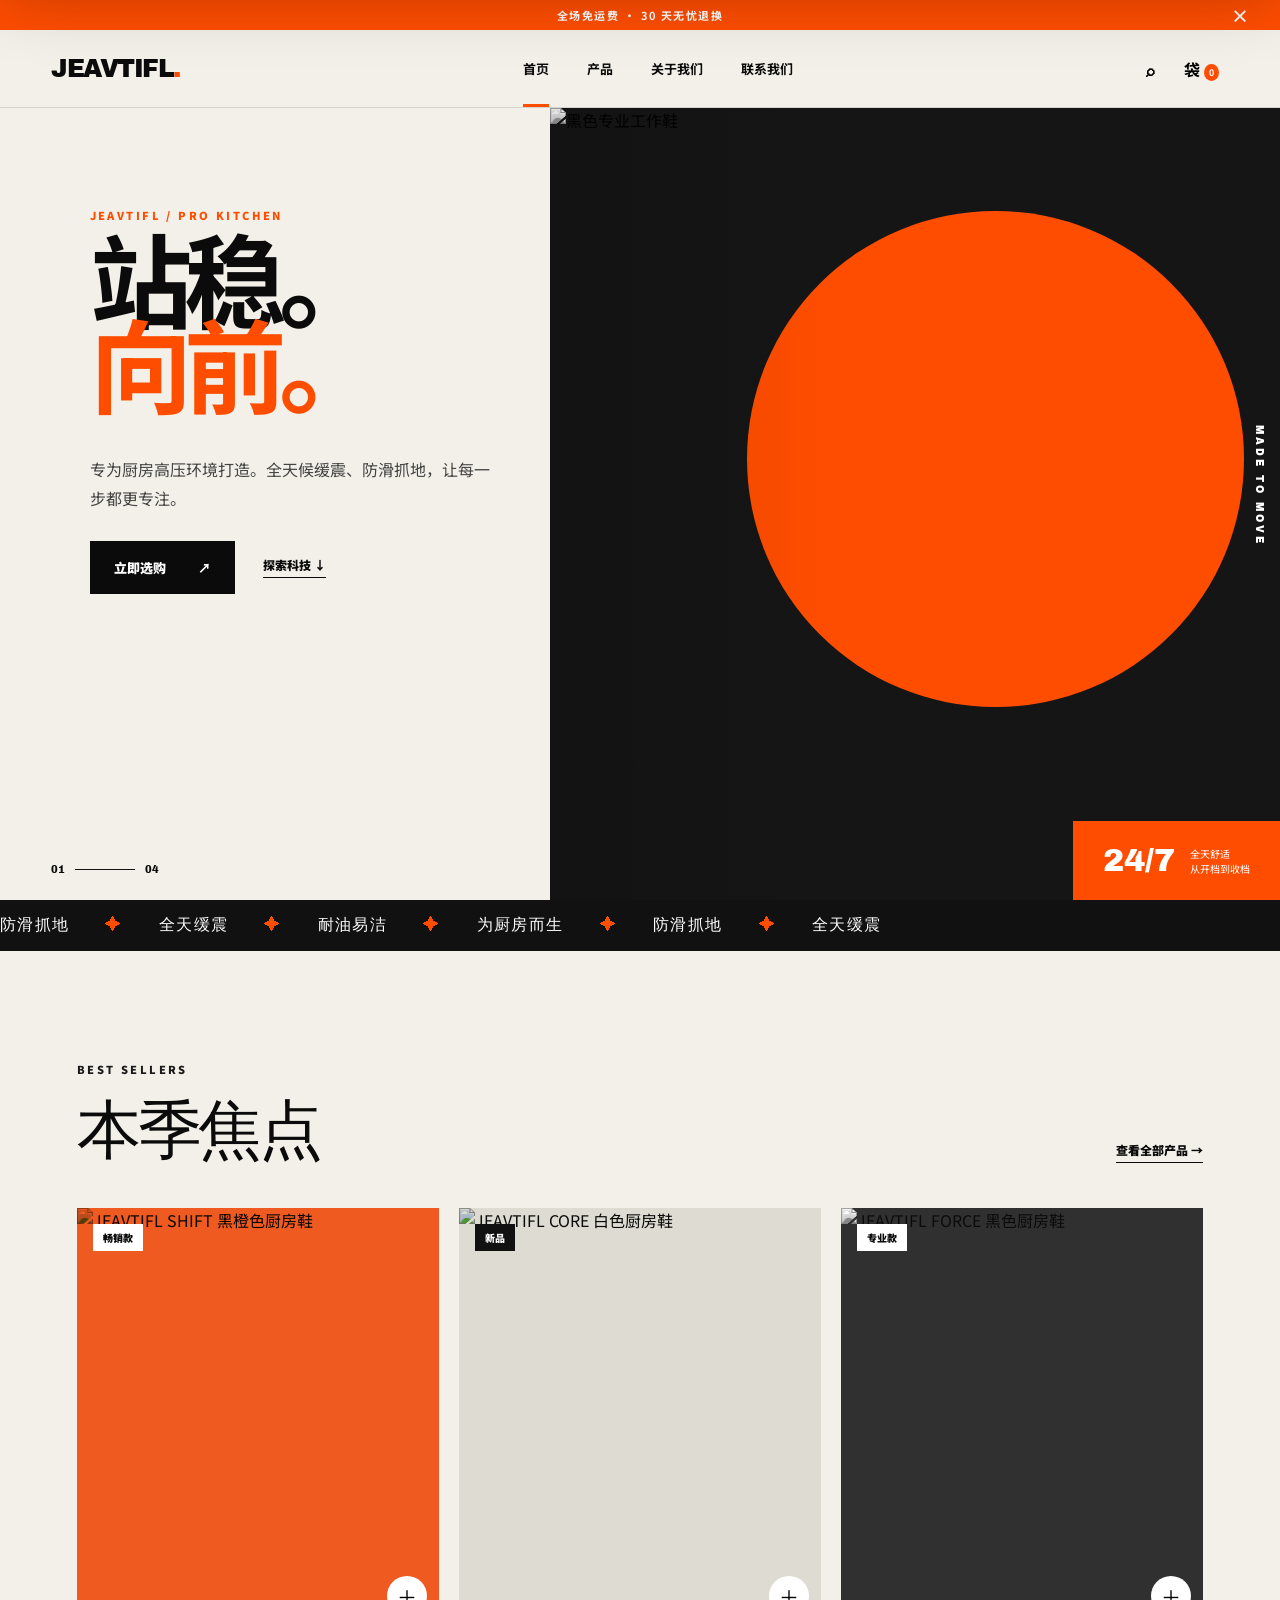
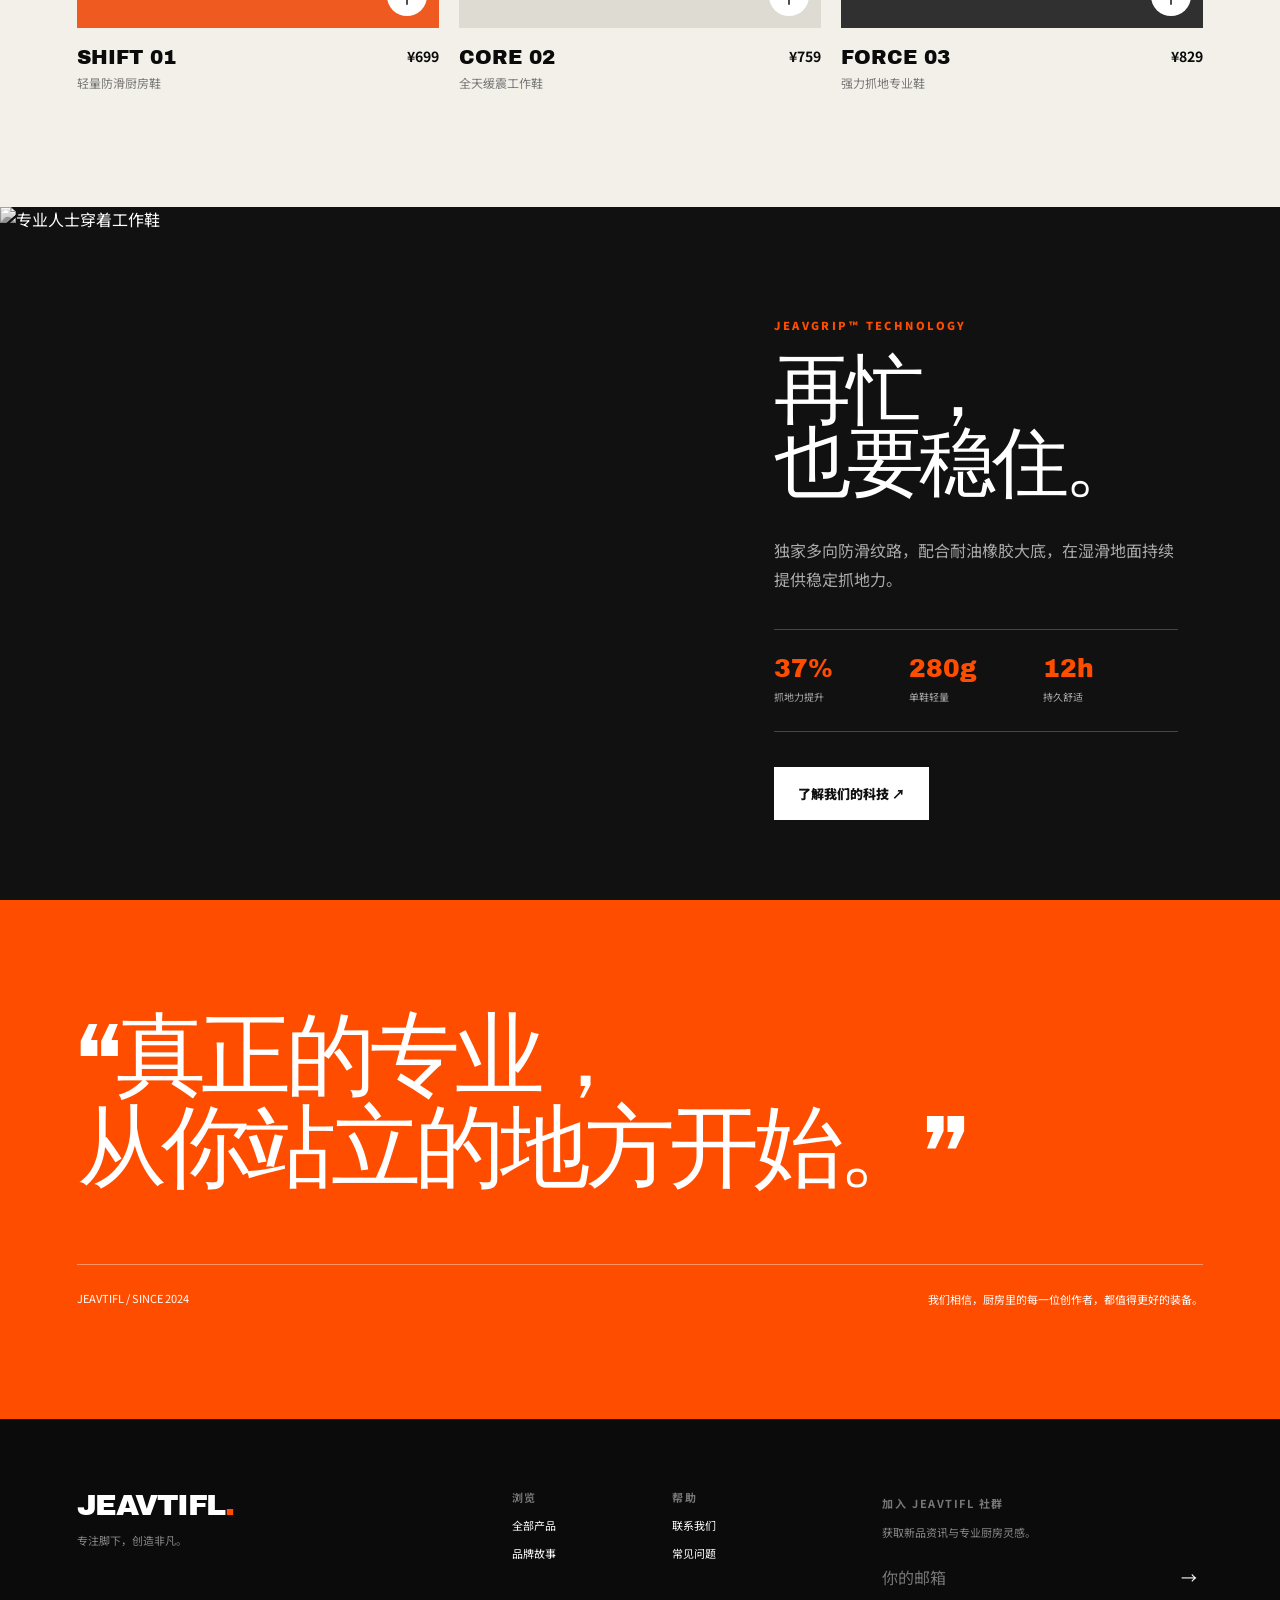
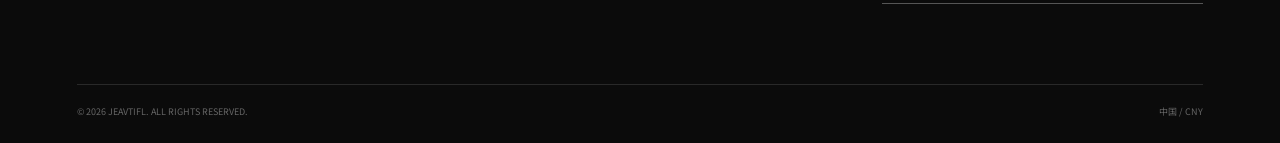
==== index.html @ 795cb3e9 "Build JEAVTIFL kitchen footwear website" ====
<!doctype html>
<html lang="zh-CN">
<head>
  <meta charset="UTF-8">
  <meta name="viewport" content="width=device-width, initial-scale=1.0">
  <meta name="description" content="JEAVTIFL 专业厨房鞋，为高温、高压的厨房环境而生。">
  <title>JEAVTIFL — 为厨房而生</title>
  <link rel="preconnect" href="https://fonts.googleapis.com">
  <link rel="preconnect" href="https://fonts.gstatic.com" crossorigin>
  <link href="https://fonts.googleapis.com/css2?family=Archivo+Black&family=Noto+Sans+SC:wght@400;500;700;900&display=swap" rel="stylesheet">
  <link rel="stylesheet" href="styles.css">
</head>
<body>
  <div class="announcement">全场免运费 · 30 天无忧退换 <button aria-label="关闭通知">×</button></div>
  <header class="site-header">
    <a class="logo" href="index.html" aria-label="JEAVTIFL 首页">JEAVTIFL<span>.</span></a>
    <nav aria-label="主导航">
      <a class="active" href="index.html">首页</a><a href="products.html">产品</a><a href="about.html">关于我们</a><a href="contact.html">联系我们</a>
    </nav>
    <div class="header-actions"><button class="icon-btn search-toggle" aria-label="搜索">⌕</button><button class="icon-btn cart-toggle" aria-label="购物袋">袋 <b class="cart-count">0</b></button><button class="menu-toggle" aria-label="打开菜单">☰</button></div>
  </header>

  <main>
    <section class="hero">
      <div class="hero-copy reveal"><span class="eyebrow">JEAVTIFL / PRO KITCHEN</span><h1>站稳。<br><em>向前。</em></h1><p>专为厨房高压环境打造。全天候缓震、防滑抓地，让每一步都更专注。</p><div class="button-row"><a class="btn btn-primary" href="products.html">立即选购 <span>↗</span></a><a class="text-link" href="#technology">探索科技 ↓</a></div></div>
      <div class="hero-visual"><div class="orange-disc"></div><img src="https://images.unsplash.com/photo-1560769629-975ec94e6a86?auto=format&fit=crop&w=1400&q=90" alt="黑色专业工作鞋" fetchpriority="high"><span class="vertical-word">MADE TO MOVE</span><div class="hero-badge"><strong>24/7</strong><span>全天舒适<br>从开档到收档</span></div></div>
      <div class="hero-index">01 <span></span> 04</div>
    </section>

    <section class="marquee" aria-label="产品特色"><div>防滑抓地 <i>✦</i> 全天缓震 <i>✦</i> 耐油易洁 <i>✦</i> 为厨房而生 <i>✦</i> 防滑抓地 <i>✦</i> 全天缓震</div></section>

    <section class="featured section-pad">
      <div class="section-heading reveal"><div><span class="eyebrow dark">BEST SELLERS</span><h2>本季焦点</h2></div><a class="text-link dark-link" href="products.html">查看全部产品 →</a></div>
      <div class="product-grid">
        <article class="product-card reveal"><a href="products.html"><div class="product-image orange-bg"><span class="tag">畅销款</span><img src="https://images.unsplash.com/photo-1542291026-7eec264c27ff?auto=format&fit=crop&w=900&q=85" alt="JEAVTIFL SHIFT 黑橙色厨房鞋"></div><div class="product-info"><div><h3>SHIFT 01</h3><p>轻量防滑厨房鞋</p></div><strong>¥699</strong></div></a><button class="add-cart" data-product="SHIFT 01">＋</button></article>
        <article class="product-card reveal"><a href="products.html"><div class="product-image cream-bg"><span class="tag dark-tag">新品</span><img src="https://images.unsplash.com/photo-1608231387042-66d1773070a5?auto=format&fit=crop&w=900&q=85" alt="JEAVTIFL CORE 白色厨房鞋"></div><div class="product-info"><div><h3>CORE 02</h3><p>全天缓震工作鞋</p></div><strong>¥759</strong></div></a><button class="add-cart" data-product="CORE 02">＋</button></article>
        <article class="product-card reveal"><a href="products.html"><div class="product-image dark-bg"><span class="tag">专业款</span><img src="https://images.unsplash.com/photo-1549298916-b41d501d3772?auto=format&fit=crop&w=900&q=85" alt="JEAVTIFL FORCE 黑色厨房鞋"></div><div class="product-info"><div><h3>FORCE 03</h3><p>强力抓地专业鞋</p></div><strong>¥829</strong></div></a><button class="add-cart" data-product="FORCE 03">＋</button></article>
      </div>
    </section>

    <section class="tech" id="technology"><div class="tech-image reveal"><img src="https://images.unsplash.com/photo-1517836357463-d25dfeac3438?auto=format&fit=crop&w=1400&q=85" alt="专业人士穿着工作鞋"></div><div class="tech-copy reveal"><span class="eyebrow">JEAVGRIP™ TECHNOLOGY</span><h2>再忙，<br>也要稳住。</h2><p>独家多向防滑纹路，配合耐油橡胶大底，在湿滑地面持续提供稳定抓地力。</p><div class="stat-row"><div><strong>37%</strong><span>抓地力提升</span></div><div><strong>280g</strong><span>单鞋轻量</span></div><div><strong>12h</strong><span>持久舒适</span></div></div><a class="btn btn-light" href="about.html">了解我们的科技 ↗</a></div></section>

    <section class="manifesto section-pad"><p class="big-quote reveal">“真正的专业，<br>从你站立的地方开始。”</p><div class="manifesto-bottom"><span>JEAVTIFL / SINCE 2024</span><p>我们相信，厨房里的每一位创作者，都值得更好的装备。</p></div></section>
  </main>
  <footer class="site-footer"><div><a class="logo footer-logo" href="index.html">JEAVTIFL<span>.</span></a><p>专注脚下，创造非凡。</p></div><div class="footer-links"><div><strong>浏览</strong><a href="products.html">全部产品</a><a href="about.html">品牌故事</a></div><div><strong>帮助</strong><a href="contact.html">联系我们</a><a href="contact.html#faq">常见问题</a></div></div><div class="newsletter"><strong>加入 JEAVTIFL 社群</strong><p>获取新品资讯与专业厨房灵感。</p><form class="newsletter-form"><input type="email" placeholder="你的邮箱" aria-label="邮箱" required><button aria-label="订阅">→</button></form></div><div class="footer-bottom"><span>© 2026 JEAVTIFL. ALL RIGHTS RESERVED.</span><span>中国 / CNY</span></div></footer>
  <div class="toast" role="status"></div><div class="search-panel"><button class="search-close" aria-label="关闭搜索">×</button><label for="site-search">搜索 JEAVTIFL</label><div><input id="site-search" placeholder="输入产品名称"><button>→</button></div></div>
  <script src="script.js"></script>
</body>
</html>
---- styles.css ----
:root{--orange:#ff4d00;--black:#0b0b0b;--cream:#f3f0e9;--gray:#999;--line:#d5d2cb}*{box-sizing:border-box}html{scroll-behavior:smooth}body{margin:0;background:var(--cream);color:var(--black);font-family:"Noto Sans SC",sans-serif}a{color:inherit;text-decoration:none}button,input,textarea,select{font:inherit}button{cursor:pointer}.announcement{height:30px;background:var(--orange);color:#fff;display:flex;align-items:center;justify-content:center;font-size:11px;font-weight:700;letter-spacing:.14em}.announcement button{position:absolute;right:25px;border:0;background:none;color:#fff;font-size:18px}.site-header{height:78px;padding:0 4vw;display:flex;align-items:center;justify-content:space-between;background:var(--cream);border-bottom:1px solid rgba(0,0,0,.12);position:relative;z-index:10}.logo{font-family:"Archivo Black",sans-serif;font-size:25px;letter-spacing:-1.5px}.logo span{color:var(--orange)}nav{display:flex;gap:38px;height:100%;align-items:center}nav a{font-size:13px;font-weight:700;height:100%;display:flex;align-items:center;position:relative}nav a:after{content:"";position:absolute;bottom:0;left:0;width:0;height:3px;background:var(--orange);transition:.3s}nav a:hover:after,nav a.active:after{width:100%}.header-actions{display:flex;align-items:center;gap:10px}.icon-btn,.menu-toggle{border:0;background:none;font-weight:700;padding:10px}.cart-count{background:var(--orange);color:white;border-radius:50%;font-size:9px;padding:2px 5px}.menu-toggle{display:none;font-size:22px}.hero{min-height:calc(100vh - 108px);display:grid;grid-template-columns:43% 57%;position:relative;overflow:hidden}.hero-copy{padding:11vh 2vw 6vh 7vw;z-index:2}.eyebrow{font-size:11px;font-weight:900;letter-spacing:.22em;color:var(--orange);display:block;margin-bottom:22px}.eyebrow.dark{color:#191919}.hero h1,.page-hero h1,.story-hero h1,.contact-title h1{font-family:"Archivo Black","Noto Sans SC",sans-serif;font-size:clamp(67px,8vw,134px);line-height:.83;letter-spacing:-.07em;margin:0;text-transform:uppercase}.hero h1 em,.page-hero h1 em,.story-hero h1 em,.contact-title h1 em{font-style:normal;color:var(--orange)}.hero-copy>p{max-width:410px;font-size:16px;line-height:1.8;margin:40px 0 28px;color:#444}.button-row{display:flex;align-items:center;gap:28px}.btn{display:inline-flex;align-items:center;justify-content:center;gap:32px;padding:17px 24px;border:0;font-size:13px;font-weight:900}.btn-primary{background:var(--black);color:#fff}.btn-primary:hover{background:var(--orange)}.btn-light{background:#fff;color:#111}.text-link{font-size:12px;font-weight:900;border-bottom:1px solid;padding-bottom:4px}.hero-visual{position:relative;min-height:600px;background:#151515;overflow:hidden}.hero-visual:after{content:"";position:absolute;inset:0;background:linear-gradient(90deg,rgba(0,0,0,.1),transparent 40%)}.hero-visual>img{width:100%;height:100%;object-fit:cover;filter:grayscale(1) contrast(1.1);mix-blend-mode:luminosity}.orange-disc{position:absolute;width:68%;aspect-ratio:1;background:var(--orange);border-radius:50%;right:5%;top:13%}.vertical-word{position:absolute;z-index:2;right:15px;top:40%;color:#fff;writing-mode:vertical-rl;font:10px "Archivo Black";letter-spacing:.3em}.hero-badge{position:absolute;z-index:3;bottom:0;right:0;background:var(--orange);color:white;padding:22px 30px;display:flex;gap:15px;align-items:center}.hero-badge strong{font:32px "Archivo Black"}.hero-badge span{font-size:10px;line-height:1.5}.hero-index{position:absolute;left:4vw;bottom:25px;font:10px "Archivo Black";display:flex;align-items:center;gap:10px}.hero-index span{display:inline-block;width:60px;height:1px;background:#111}.marquee{overflow:hidden;background:#111;color:#fff;white-space:nowrap;padding:15px 0;font:16px "Archivo Black";letter-spacing:.08em}.marquee div{width:max-content;animation:scroll 20s linear infinite}.marquee i{font-style:normal;color:var(--orange);margin:0 30px}@keyframes scroll{to{transform:translateX(-50%)}}.section-pad{padding:110px 6vw}.section-heading{display:flex;align-items:end;justify-content:space-between;margin-bottom:45px}.section-heading h2,.faq h2{font:clamp(43px,5vw,75px)/1 "Archivo Black";letter-spacing:-.05em;margin:0}.product-grid{display:grid;grid-template-columns:repeat(3,1fr);gap:20px}.product-card{position:relative}.product-image{height:420px;position:relative;overflow:hidden}.product-image img{width:100%;height:100%;object-fit:cover;mix-blend-mode:multiply;transition:.5s}.product-card:hover img{transform:scale(1.05)}.orange-bg{background:#ee5a1f}.cream-bg{background:#dedbd2}.dark-bg{background:#303030}.dark-bg img{mix-blend-mode:luminosity}.tag{position:absolute;z-index:2;top:16px;left:16px;background:#fff;padding:6px 10px;font-size:10px;font-weight:900}.dark-tag{background:#111;color:#fff}.product-info{display:flex;justify-content:space-between;padding-top:18px}.product-info h3{font:20px "Archivo Black";margin:0}.product-info p{margin:6px 0;color:#777;font-size:12px}.product-info strong{font-size:14px}.add-cart{position:absolute;right:12px;top:368px;border:0;border-radius:50%;background:#fff;width:40px;height:40px;font-size:20px;transition:.2s}.add-cart:hover{background:#111;color:#fff}.tech{display:grid;grid-template-columns:1.05fr .95fr;background:#111;color:#fff}.tech-image{min-height:680px}.tech-image img{width:100%;height:100%;object-fit:cover;filter:grayscale(1)}.tech-copy{padding:110px 8vw 80px}.tech-copy h2{font:clamp(55px,6vw,90px)/.95 "Archivo Black";letter-spacing:-.06em;margin:0}.tech-copy>p{color:#aaa;line-height:1.8;margin:35px 0}.stat-row{display:flex;border-top:1px solid #444;border-bottom:1px solid #444;margin:35px 0}.stat-row div{padding:25px 18px 25px 0;flex:1}.stat-row strong{font:25px "Archivo Black";display:block;color:var(--orange)}.stat-row span{font-size:10px;color:#aaa}.manifesto{background:var(--orange);color:#fff}.big-quote{font:clamp(50px,7vw,105px)/1.03 "Archivo Black";letter-spacing:-.06em;margin:0}.manifesto-bottom{border-top:1px solid rgba(255,255,255,.4);margin-top:70px;padding-top:25px;display:flex;justify-content:space-between;font-size:11px}.manifesto-bottom p{max-width:320px;margin:0;line-height:1.7}.site-footer{background:#0b0b0b;color:#fff;padding:70px 6vw 25px;display:grid;grid-template-columns:1.2fr 1fr 1fr;gap:50px}.footer-logo{font-size:30px}.site-footer p{font-size:11px;color:#888}.footer-links{display:grid;grid-template-columns:1fr 1fr}.footer-links div{display:flex;flex-direction:column;gap:12px;font-size:11px}.footer-links strong,.newsletter strong{font-size:11px;color:#777;text-transform:uppercase;letter-spacing:.14em}.newsletter-form{display:flex;border-bottom:1px solid #555}.newsletter-form input{background:none;border:0;outline:0;color:#fff;width:100%;padding:14px 0}.newsletter-form button{background:none;border:0;color:#fff}.footer-bottom{grid-column:1/-1;border-top:1px solid #292929;padding-top:20px;margin-top:30px;display:flex;justify-content:space-between;font-size:9px;color:#666}.compact{display:flex;flex-wrap:wrap;justify-content:space-between}.compact .footer-bottom{width:100%}.toast{position:fixed;z-index:50;right:25px;bottom:25px;background:#111;color:#fff;padding:15px 24px;font-size:12px;transform:translateY(100px);opacity:0;transition:.3s}.toast.show{transform:none;opacity:1}.search-panel{position:fixed;z-index:60;inset:0 0 auto;background:#f4f0e8;padding:9vh 12vw;transform:translateY(-110%);transition:.4s;box-shadow:0 20px 70px #0005}.search-panel.open{transform:none}.search-close{position:absolute;right:5vw;top:30px;border:0;background:none;font-size:30px}.search-panel label{font:clamp(35px,5vw,70px) "Archivo Black";display:block;margin-bottom:25px}.search-panel>div{display:flex;border-bottom:2px solid}.search-panel input{border:0;background:none;outline:0;padding:18px 0;width:100%;font-size:18px}.search-panel div button{border:0;background:none;font-size:25px}.page-hero{background:#111;color:#fff;padding:110px 7vw 90px}.page-hero h1{font-size:clamp(60px,9vw,130px)}.filters{display:flex;gap:10px;margin-bottom:35px}.filters button{border:1px solid #bbb;background:transparent;border-radius:30px;padding:10px 18px;font-size:11px;font-weight:700}.filters button.active{background:#111;color:#fff;border-color:#111}.catalog-grid{row-gap:55px}.fit-banner{padding:90px 7vw;background:var(--orange);color:#fff;display:flex;align-items:center;justify-content:space-between}.fit-banner span{font-size:11px}.fit-banner h2{font:clamp(35px,5vw,70px) "Archivo Black";margin:0}.black-header{background:#0b0b0b;color:#fff;border-color:#333}.story-hero{height:85vh;position:relative;color:#fff;overflow:hidden}.story-hero:after{content:"";position:absolute;inset:0;background:linear-gradient(90deg,#000b,transparent)}.story-hero img{width:100%;height:100%;object-fit:cover;filter:grayscale(1)}.story-hero>div{position:absolute;z-index:2;left:7vw;bottom:10vh}.story-intro .lead{font:clamp(35px,5vw,70px)/1.15 "Archivo Black";letter-spacing:-.045em;max-width:1100px}.two-col{display:grid;grid-template-columns:1fr 1fr;gap:10vw;margin:60px 0 0 25%}.two-col p{line-height:1.9;color:#555;font-size:14px}.values{display:grid;grid-template-columns:repeat(3,1fr);background:#111;color:#fff}.values article{padding:70px 5vw;border-right:1px solid #333}.values b{color:var(--orange);font-size:11px}.values h2{font:30px "Archivo Black";margin-top:50px}.values p{color:#999;font-size:13px;line-height:1.8}.about-image{height:700px;position:relative}.about-image img{width:100%;height:100%;object-fit:cover;filter:grayscale(1)}.about-image div{position:absolute;left:7vw;bottom:60px;color:#fff}.about-image span{font-size:11px;letter-spacing:.2em}.about-image strong{display:block;font:clamp(45px,6vw,90px)/1 "Archivo Black";margin-top:20px}.contact-wrap{display:grid;grid-template-columns:1fr 1fr;gap:10vw}.contact-title h1{font-size:clamp(60px,7vw,110px)}.contact-title>p{max-width:420px;line-height:1.8;color:#666;margin:35px 0}.contact-meta{border-top:1px solid var(--line);margin-top:50px}.contact-meta div{padding:20px 0;border-bottom:1px solid var(--line);display:flex;flex-direction:column}.contact-meta span{font-size:9px;text-transform:uppercase;color:#888;margin-bottom:5px}.contact-meta a,.contact-meta strong{font-size:13px}.contact-form{background:#dedbd2;padding:45px}.contact-form label{display:block;font-size:11px;font-weight:700;margin-bottom:25px}.contact-form input,.contact-form select,.contact-form textarea{display:block;width:100%;margin-top:8px;border:0;border-bottom:1px solid #aaa;background:transparent;padding:12px 0;outline:0}.contact-form textarea{resize:vertical}.faq{background:#fff}.faq h2{margin-bottom:50px}.accordion{max-width:900px;margin-left:auto}.accordion article{border-top:1px solid #bbb}.accordion article:last-child{border-bottom:1px solid #bbb}.accordion button{width:100%;padding:25px 0;border:0;background:none;display:flex;justify-content:space-between;font-weight:700;text-align:left}.accordion p{display:none;color:#666;line-height:1.8;max-width:700px;padding:0 0 25px;margin:0;font-size:13px}.accordion article.open p{display:block}.accordion article.open button span{transform:rotate(45deg)}.reveal{opacity:0;transform:translateY(25px);transition:.8s}.reveal.visible{opacity:1;transform:none}
@media(max-width:850px){.announcement{font-size:9px}.site-header{height:65px}nav{display:none;position:absolute;top:65px;left:0;width:100%;height:auto;background:var(--cream);padding:25px;flex-direction:column;align-items:flex-start;gap:20px}.black-header nav{background:#111}.site-header.menu-open nav{display:flex}.menu-toggle{display:block}.icon-btn.search-toggle{display:none}.hero{display:block}.hero-copy{padding:70px 7vw}.hero h1{font-size:72px}.hero-visual{min-height:520px}.hero-index{display:none}.section-pad{padding:75px 6vw}.section-heading{align-items:flex-start}.product-grid{grid-template-columns:1fr 1fr}.product-image{height:320px}.add-cart{top:267px}.tech{grid-template-columns:1fr}.tech-image{min-height:450px}.tech-copy{padding:70px 7vw}.site-footer{grid-template-columns:1fr}.footer-bottom{grid-column:1}.fit-banner{align-items:flex-start;flex-direction:column;gap:25px}.values{grid-template-columns:1fr}.values article{border-bottom:1px solid #333}.contact-wrap{grid-template-columns:1fr}.story-hero h1{font-size:62px}.two-col{margin-left:0}.about-image{height:520px}}
@media(max-width:520px){.logo{font-size:21px}.icon-btn{padding:5px}.hero-copy{padding-top:55px}.hero h1{font-size:60px}.button-row{align-items:flex-start;flex-direction:column;gap:18px}.product-grid{grid-template-columns:1fr}.product-image{height:390px}.add-cart{top:337px}.section-heading{gap:20px}.section-heading h2{font-size:43px}.dark-link{display:none}.stat-row{flex-wrap:wrap}.manifesto-bottom,.two-col{grid-template-columns:1fr;display:grid;gap:25px}.contact-form{padding:28px}.footer-links{gap:30px}.story-hero h1{font-size:50px}.page-hero{padding-top:70px}.page-hero h1{font-size:55px}.filters{overflow:auto}.catalog{padding-left:5vw;padding-right:5vw}}
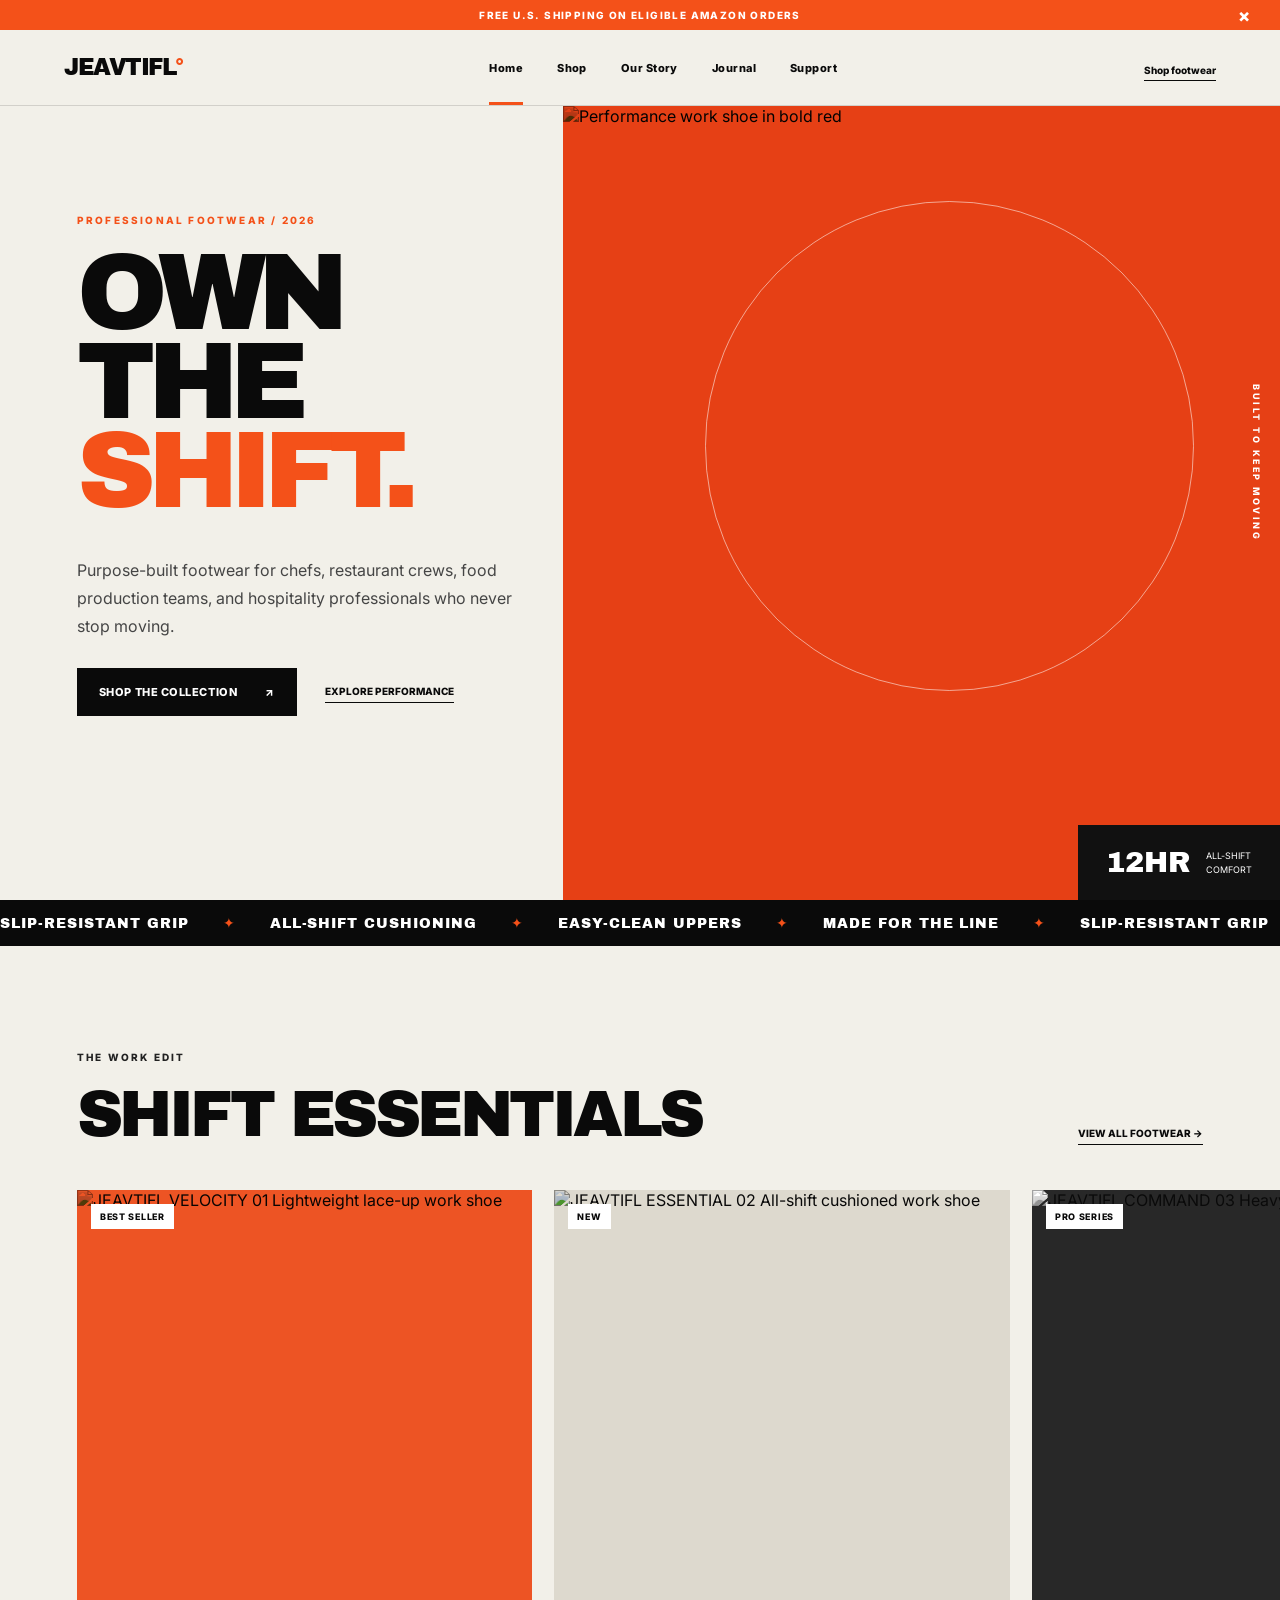
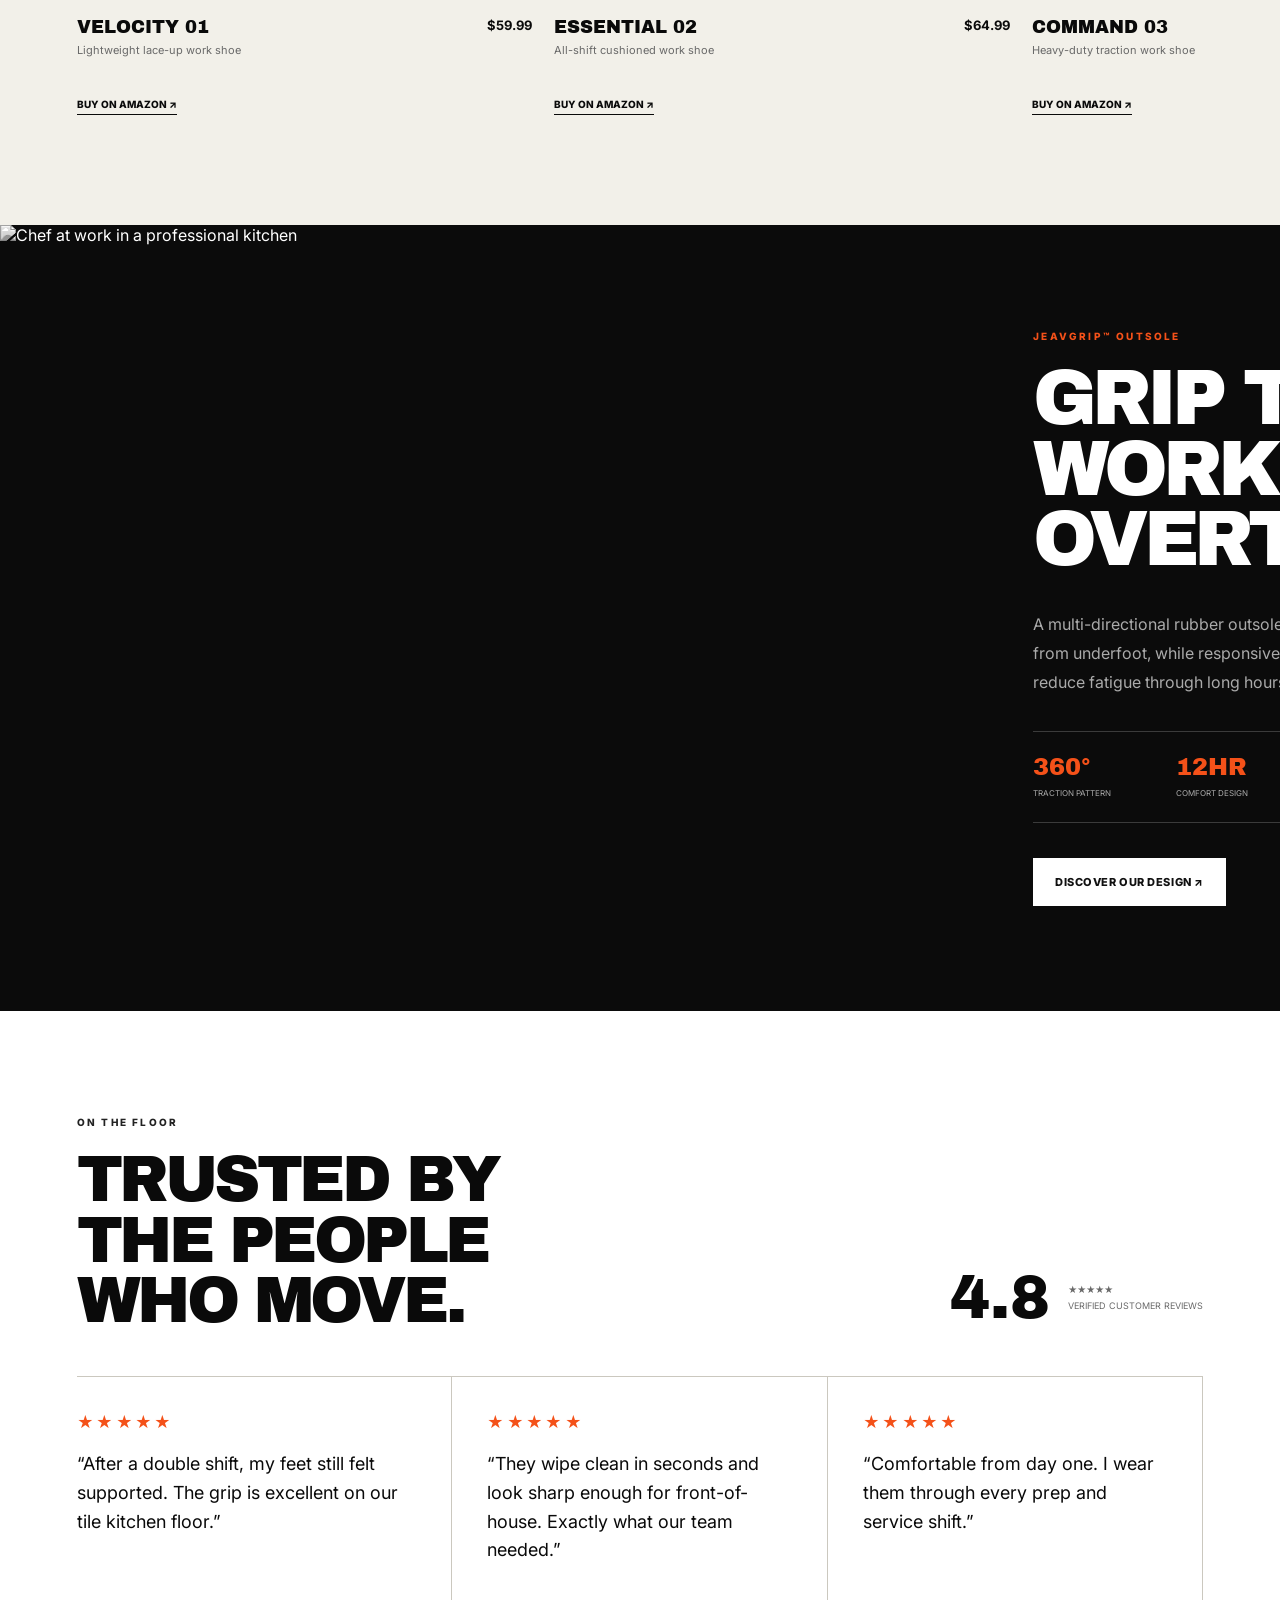
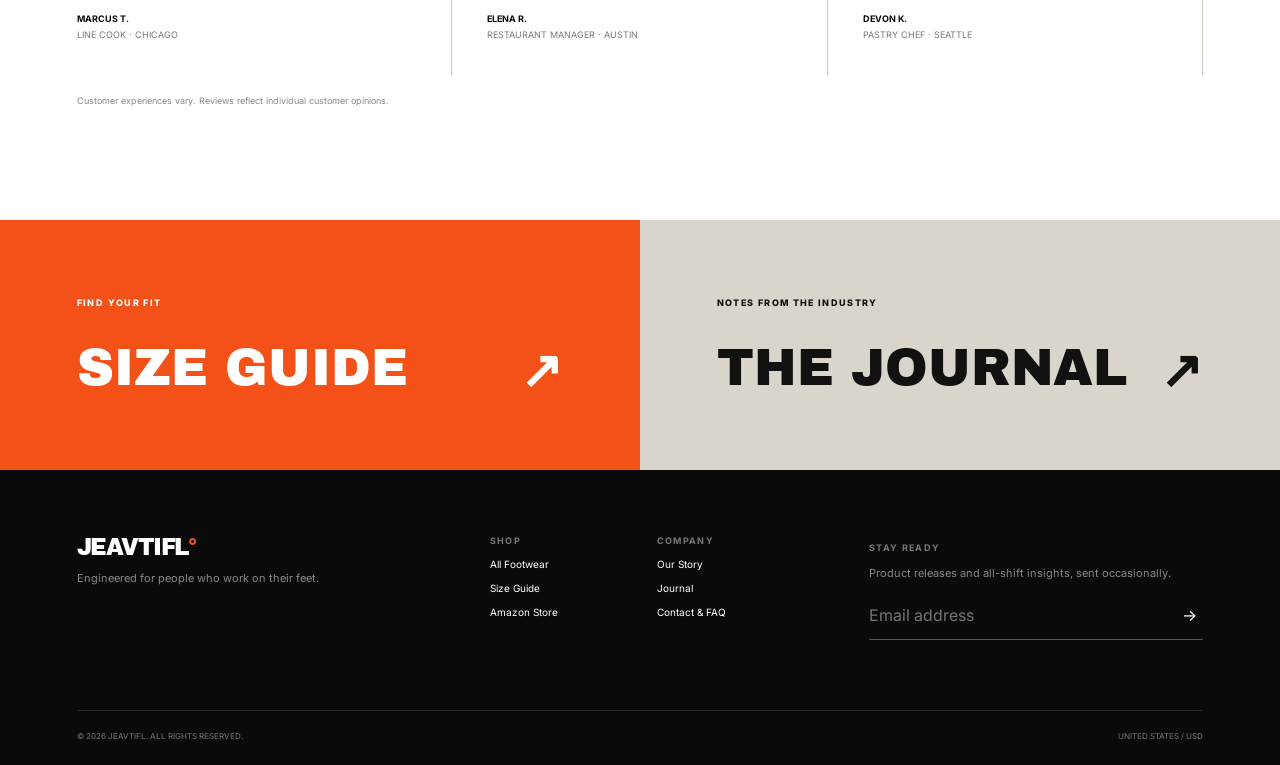
==== commit bc874c25: "Build professional JEAVTIFL international brand site" ====
--- a/index.html
+++ b/index.html
@@ -1,49 +1,23 @@
 <!doctype html>
-<html lang="zh-CN">
+<html lang="en-US">
 <head>
-  <meta charset="UTF-8">
-  <meta name="viewport" content="width=device-width, initial-scale=1.0">
-  <meta name="description" content="JEAVTIFL 专业厨房鞋，为高温、高压的厨房环境而生。">
-  <title>JEAVTIFL — 为厨房而生</title>
-  <link rel="preconnect" href="https://fonts.googleapis.com">
-  <link rel="preconnect" href="https://fonts.gstatic.com" crossorigin>
-  <link href="https://fonts.googleapis.com/css2?family=Archivo+Black&family=Noto+Sans+SC:wght@400;500;700;900&display=swap" rel="stylesheet">
-  <link rel="stylesheet" href="styles.css">
+  <meta charset="UTF-8"><meta name="viewport" content="width=device-width,initial-scale=1">
+  <meta name="description" content="JEAVTIFL professional work shoes deliver slip-resistant grip, all-shift comfort, and easy-clean performance for chefs, restaurant teams, and food production workers.">
+  <meta name="keywords" content="non slip work shoes, chef shoes, restaurant work shoes, kitchen shoes, food service footwear">
+  <meta property="og:title" content="JEAVTIFL | Built for the Shift"><meta property="og:description" content="Performance work shoes for the people who keep hospitality moving."><meta property="og:type" content="website">
+  <title>JEAVTIFL | Slip-Resistant Work Shoes for Kitchen & Hospitality</title>
+  <link rel="preconnect" href="https://images.unsplash.com"><link rel="stylesheet" href="styles.css">
 </head>
 <body>
-  <div class="announcement">全场免运费 · 30 天无忧退换 <button aria-label="关闭通知">×</button></div>
-  <header class="site-header">
-    <a class="logo" href="index.html" aria-label="JEAVTIFL 首页">JEAVTIFL<span>.</span></a>
-    <nav aria-label="主导航">
-      <a class="active" href="index.html">首页</a><a href="products.html">产品</a><a href="about.html">关于我们</a><a href="contact.html">联系我们</a>
-    </nav>
-    <div class="header-actions"><button class="icon-btn search-toggle" aria-label="搜索">⌕</button><button class="icon-btn cart-toggle" aria-label="购物袋">袋 <b class="cart-count">0</b></button><button class="menu-toggle" aria-label="打开菜单">☰</button></div>
-  </header>
-
+  <div class="announcement">FREE U.S. SHIPPING ON ELIGIBLE AMAZON ORDERS <button aria-label="Close announcement">×</button></div>
+  <header class="site-header"><a class="logo" href="index.html" aria-label="JEAVTIFL home">JEAVTIFL<span>°</span></a><nav aria-label="Main navigation"><a class="active" href="index.html">Home</a><a href="products.html">Shop</a><a href="about.html">Our Story</a><a href="blog.html">Journal</a><a href="contact.html">Support</a></nav><div class="header-actions"><a class="header-shop" href="products.html">Shop footwear</a><button class="menu-toggle" aria-label="Open menu">☰</button></div></header>
   <main>
-    <section class="hero">
-      <div class="hero-copy reveal"><span class="eyebrow">JEAVTIFL / PRO KITCHEN</span><h1>站稳。<br><em>向前。</em></h1><p>专为厨房高压环境打造。全天候缓震、防滑抓地，让每一步都更专注。</p><div class="button-row"><a class="btn btn-primary" href="products.html">立即选购 <span>↗</span></a><a class="text-link" href="#technology">探索科技 ↓</a></div></div>
-      <div class="hero-visual"><div class="orange-disc"></div><img src="https://images.unsplash.com/photo-1560769629-975ec94e6a86?auto=format&fit=crop&w=1400&q=90" alt="黑色专业工作鞋" fetchpriority="high"><span class="vertical-word">MADE TO MOVE</span><div class="hero-badge"><strong>24/7</strong><span>全天舒适<br>从开档到收档</span></div></div>
-      <div class="hero-index">01 <span></span> 04</div>
-    </section>
-
-    <section class="marquee" aria-label="产品特色"><div>防滑抓地 <i>✦</i> 全天缓震 <i>✦</i> 耐油易洁 <i>✦</i> 为厨房而生 <i>✦</i> 防滑抓地 <i>✦</i> 全天缓震</div></section>
-
-    <section class="featured section-pad">
-      <div class="section-heading reveal"><div><span class="eyebrow dark">BEST SELLERS</span><h2>本季焦点</h2></div><a class="text-link dark-link" href="products.html">查看全部产品 →</a></div>
-      <div class="product-grid">
-        <article class="product-card reveal"><a href="products.html"><div class="product-image orange-bg"><span class="tag">畅销款</span><img src="https://images.unsplash.com/photo-1542291026-7eec264c27ff?auto=format&fit=crop&w=900&q=85" alt="JEAVTIFL SHIFT 黑橙色厨房鞋"></div><div class="product-info"><div><h3>SHIFT 01</h3><p>轻量防滑厨房鞋</p></div><strong>¥699</strong></div></a><button class="add-cart" data-product="SHIFT 01">＋</button></article>
-        <article class="product-card reveal"><a href="products.html"><div class="product-image cream-bg"><span class="tag dark-tag">新品</span><img src="https://images.unsplash.com/photo-1608231387042-66d1773070a5?auto=format&fit=crop&w=900&q=85" alt="JEAVTIFL CORE 白色厨房鞋"></div><div class="product-info"><div><h3>CORE 02</h3><p>全天缓震工作鞋</p></div><strong>¥759</strong></div></a><button class="add-cart" data-product="CORE 02">＋</button></article>
-        <article class="product-card reveal"><a href="products.html"><div class="product-image dark-bg"><span class="tag">专业款</span><img src="https://images.unsplash.com/photo-1549298916-b41d501d3772?auto=format&fit=crop&w=900&q=85" alt="JEAVTIFL FORCE 黑色厨房鞋"></div><div class="product-info"><div><h3>FORCE 03</h3><p>强力抓地专业鞋</p></div><strong>¥829</strong></div></a><button class="add-cart" data-product="FORCE 03">＋</button></article>
-      </div>
-    </section>
-
-    <section class="tech" id="technology"><div class="tech-image reveal"><img src="https://images.unsplash.com/photo-1517836357463-d25dfeac3438?auto=format&fit=crop&w=1400&q=85" alt="专业人士穿着工作鞋"></div><div class="tech-copy reveal"><span class="eyebrow">JEAVGRIP™ TECHNOLOGY</span><h2>再忙，<br>也要稳住。</h2><p>独家多向防滑纹路，配合耐油橡胶大底，在湿滑地面持续提供稳定抓地力。</p><div class="stat-row"><div><strong>37%</strong><span>抓地力提升</span></div><div><strong>280g</strong><span>单鞋轻量</span></div><div><strong>12h</strong><span>持久舒适</span></div></div><a class="btn btn-light" href="about.html">了解我们的科技 ↗</a></div></section>
-
-    <section class="manifesto section-pad"><p class="big-quote reveal">“真正的专业，<br>从你站立的地方开始。”</p><div class="manifesto-bottom"><span>JEAVTIFL / SINCE 2024</span><p>我们相信，厨房里的每一位创作者，都值得更好的装备。</p></div></section>
+    <section class="hero"><div class="hero-copy reveal"><span class="eyebrow">PROFESSIONAL FOOTWEAR / 2026</span><h1>OWN<br>THE <em>SHIFT.</em></h1><p>Purpose-built footwear for chefs, restaurant crews, food production teams, and hospitality professionals who never stop moving.</p><div class="button-row"><a class="btn btn-primary" href="products.html">SHOP THE COLLECTION <span>↗</span></a><a class="text-link" href="#performance">EXPLORE PERFORMANCE</a></div></div><div class="hero-visual"><img src="https://images.unsplash.com/photo-1542291026-7eec264c27ff?auto=format&fit=crop&w=1400&q=84" alt="Performance work shoe in bold red" width="1400" height="1200" fetchpriority="high"><span class="vertical-word">BUILT TO KEEP MOVING</span><div class="hero-badge"><strong>12HR</strong><span>ALL-SHIFT<br>COMFORT</span></div></div></section>
+    <section class="marquee" aria-label="Product benefits"><div>SLIP-RESISTANT GRIP <i>✦</i> ALL-SHIFT CUSHIONING <i>✦</i> EASY-CLEAN UPPERS <i>✦</i> MADE FOR THE LINE <i>✦</i> SLIP-RESISTANT GRIP <i>✦</i> ALL-SHIFT CUSHIONING</div></section>
+    <section class="featured section-pad"><div class="section-heading reveal"><div><span class="eyebrow dark">THE WORK EDIT</span><h2>SHIFT ESSENTIALS</h2></div><a class="text-link" href="products.html">VIEW ALL FOOTWEAR →</a></div><div class="product-grid" id="featured-products"></div></section>
+    <section class="tech" id="performance"><div class="tech-image reveal"><img src="https://images.unsplash.com/photo-1556910103-1c02745aae4d?auto=format&fit=crop&w=1200&q=82" alt="Chef at work in a professional kitchen" width="1200" height="1000" loading="lazy"></div><div class="tech-copy reveal"><span class="eyebrow">JEAVGRIP™ OUTSOLE</span><h2>GRIP THAT<br>WORKS OVERTIME.</h2><p>A multi-directional rubber outsole channels liquids away from underfoot, while responsive cushioning helps reduce fatigue through long hours on hard floors.</p><div class="stat-row"><div><strong>360°</strong><span>TRACTION PATTERN</span></div><div><strong>12HR</strong><span>COMFORT DESIGN</span></div><div><strong>1-WIPE</strong><span>EASY-CLEAN UPPER</span></div></div><a class="btn btn-light" href="about.html">DISCOVER OUR DESIGN ↗</a></div></section>
+    <section class="reviews section-pad"><div class="section-heading"><div><span class="eyebrow dark">ON THE FLOOR</span><h2>TRUSTED BY<br>THE PEOPLE<br>WHO MOVE.</h2></div><div class="rating"><strong>4.8</strong><span>★★★★★<br>VERIFIED CUSTOMER REVIEWS</span></div></div><div class="review-grid"><blockquote><div>★★★★★</div><p>“After a double shift, my feet still felt supported. The grip is excellent on our tile kitchen floor.”</p><footer><b>MARCUS T.</b><span>LINE COOK · CHICAGO</span></footer></blockquote><blockquote><div>★★★★★</div><p>“They wipe clean in seconds and look sharp enough for front-of-house. Exactly what our team needed.”</p><footer><b>ELENA R.</b><span>RESTAURANT MANAGER · AUSTIN</span></footer></blockquote><blockquote><div>★★★★★</div><p>“Comfortable from day one. I wear them through every prep and service shift.”</p><footer><b>DEVON K.</b><span>PASTRY CHEF · SEATTLE</span></footer></blockquote></div><p class="review-note">Customer experiences vary. Reviews reflect individual customer opinions.</p></section>
+    <section class="split-cta"><a href="size-guide.html"><span>FIND YOUR FIT</span><h3>SIZE GUIDE <b>↗</b></h3></a><a href="blog.html"><span>NOTES FROM THE INDUSTRY</span><h3>THE JOURNAL <b>↗</b></h3></a></section>
   </main>
-  <footer class="site-footer"><div><a class="logo footer-logo" href="index.html">JEAVTIFL<span>.</span></a><p>专注脚下，创造非凡。</p></div><div class="footer-links"><div><strong>浏览</strong><a href="products.html">全部产品</a><a href="about.html">品牌故事</a></div><div><strong>帮助</strong><a href="contact.html">联系我们</a><a href="contact.html#faq">常见问题</a></div></div><div class="newsletter"><strong>加入 JEAVTIFL 社群</strong><p>获取新品资讯与专业厨房灵感。</p><form class="newsletter-form"><input type="email" placeholder="你的邮箱" aria-label="邮箱" required><button aria-label="订阅">→</button></form></div><div class="footer-bottom"><span>© 2026 JEAVTIFL. ALL RIGHTS RESERVED.</span><span>中国 / CNY</span></div></footer>
-  <div class="toast" role="status"></div><div class="search-panel"><button class="search-close" aria-label="关闭搜索">×</button><label for="site-search">搜索 JEAVTIFL</label><div><input id="site-search" placeholder="输入产品名称"><button>→</button></div></div>
-  <script src="script.js"></script>
-</body>
-</html>
+  <footer class="site-footer"><div><a class="logo footer-logo" href="index.html">JEAVTIFL<span>°</span></a><p>Engineered for people who work on their feet.</p></div><div class="footer-links"><div><strong>SHOP</strong><a href="products.html">All Footwear</a><a href="size-guide.html">Size Guide</a><a href="products.html">Amazon Store</a></div><div><strong>COMPANY</strong><a href="about.html">Our Story</a><a href="blog.html">Journal</a><a href="contact.html">Contact & FAQ</a></div></div><div class="newsletter"><strong>STAY READY</strong><p>Product releases and all-shift insights, sent occasionally.</p><form class="newsletter-form"><input type="email" placeholder="Email address" aria-label="Email address" required><button aria-label="Subscribe">→</button></form></div><div class="footer-bottom"><span>© 2026 JEAVTIFL. ALL RIGHTS RESERVED.</span><span>UNITED STATES / USD</span></div></footer><div class="toast" role="status" aria-live="polite"></div><script src="script.js"></script>
+</body></html>
--- a/styles.css
+++ b/styles.css
@@ -1,3 +1,5 @@
-:root{--orange:#ff4d00;--black:#0b0b0b;--cream:#f3f0e9;--gray:#999;--line:#d5d2cb}*{box-sizing:border-box}html{scroll-behavior:smooth}body{margin:0;background:var(--cream);color:var(--black);font-family:"Noto Sans SC",sans-serif}a{color:inherit;text-decoration:none}button,input,textarea,select{font:inherit}button{cursor:pointer}.announcement{height:30px;background:var(--orange);color:#fff;display:flex;align-items:center;justify-content:center;font-size:11px;font-weight:700;letter-spacing:.14em}.announcement button{position:absolute;right:25px;border:0;background:none;color:#fff;font-size:18px}.site-header{height:78px;padding:0 4vw;display:flex;align-items:center;justify-content:space-between;background:var(--cream);border-bottom:1px solid rgba(0,0,0,.12);position:relative;z-index:10}.logo{font-family:"Archivo Black",sans-serif;font-size:25px;letter-spacing:-1.5px}.logo span{color:var(--orange)}nav{display:flex;gap:38px;height:100%;align-items:center}nav a{font-size:13px;font-weight:700;height:100%;display:flex;align-items:center;position:relative}nav a:after{content:"";position:absolute;bottom:0;left:0;width:0;height:3px;background:var(--orange);transition:.3s}nav a:hover:after,nav a.active:after{width:100%}.header-actions{display:flex;align-items:center;gap:10px}.icon-btn,.menu-toggle{border:0;background:none;font-weight:700;padding:10px}.cart-count{background:var(--orange);color:white;border-radius:50%;font-size:9px;padding:2px 5px}.menu-toggle{display:none;font-size:22px}.hero{min-height:calc(100vh - 108px);display:grid;grid-template-columns:43% 57%;position:relative;overflow:hidden}.hero-copy{padding:11vh 2vw 6vh 7vw;z-index:2}.eyebrow{font-size:11px;font-weight:900;letter-spacing:.22em;color:var(--orange);display:block;margin-bottom:22px}.eyebrow.dark{color:#191919}.hero h1,.page-hero h1,.story-hero h1,.contact-title h1{font-family:"Archivo Black","Noto Sans SC",sans-serif;font-size:clamp(67px,8vw,134px);line-height:.83;letter-spacing:-.07em;margin:0;text-transform:uppercase}.hero h1 em,.page-hero h1 em,.story-hero h1 em,.contact-title h1 em{font-style:normal;color:var(--orange)}.hero-copy>p{max-width:410px;font-size:16px;line-height:1.8;margin:40px 0 28px;color:#444}.button-row{display:flex;align-items:center;gap:28px}.btn{display:inline-flex;align-items:center;justify-content:center;gap:32px;padding:17px 24px;border:0;font-size:13px;font-weight:900}.btn-primary{background:var(--black);color:#fff}.btn-primary:hover{background:var(--orange)}.btn-light{background:#fff;color:#111}.text-link{font-size:12px;font-weight:900;border-bottom:1px solid;padding-bottom:4px}.hero-visual{position:relative;min-height:600px;background:#151515;overflow:hidden}.hero-visual:after{content:"";position:absolute;inset:0;background:linear-gradient(90deg,rgba(0,0,0,.1),transparent 40%)}.hero-visual>img{width:100%;height:100%;object-fit:cover;filter:grayscale(1) contrast(1.1);mix-blend-mode:luminosity}.orange-disc{position:absolute;width:68%;aspect-ratio:1;background:var(--orange);border-radius:50%;right:5%;top:13%}.vertical-word{position:absolute;z-index:2;right:15px;top:40%;color:#fff;writing-mode:vertical-rl;font:10px "Archivo Black";letter-spacing:.3em}.hero-badge{position:absolute;z-index:3;bottom:0;right:0;background:var(--orange);color:white;padding:22px 30px;display:flex;gap:15px;align-items:center}.hero-badge strong{font:32px "Archivo Black"}.hero-badge span{font-size:10px;line-height:1.5}.hero-index{position:absolute;left:4vw;bottom:25px;font:10px "Archivo Black";display:flex;align-items:center;gap:10px}.hero-index span{display:inline-block;width:60px;height:1px;background:#111}.marquee{overflow:hidden;background:#111;color:#fff;white-space:nowrap;padding:15px 0;font:16px "Archivo Black";letter-spacing:.08em}.marquee div{width:max-content;animation:scroll 20s linear infinite}.marquee i{font-style:normal;color:var(--orange);margin:0 30px}@keyframes scroll{to{transform:translateX(-50%)}}.section-pad{padding:110px 6vw}.section-heading{display:flex;align-items:end;justify-content:space-between;margin-bottom:45px}.section-heading h2,.faq h2{font:clamp(43px,5vw,75px)/1 "Archivo Black";letter-spacing:-.05em;margin:0}.product-grid{display:grid;grid-template-columns:repeat(3,1fr);gap:20px}.product-card{position:relative}.product-image{height:420px;position:relative;overflow:hidden}.product-image img{width:100%;height:100%;object-fit:cover;mix-blend-mode:multiply;transition:.5s}.product-card:hover img{transform:scale(1.05)}.orange-bg{background:#ee5a1f}.cream-bg{background:#dedbd2}.dark-bg{background:#303030}.dark-bg img{mix-blend-mode:luminosity}.tag{position:absolute;z-index:2;top:16px;left:16px;background:#fff;padding:6px 10px;font-size:10px;font-weight:900}.dark-tag{background:#111;color:#fff}.product-info{display:flex;justify-content:space-between;padding-top:18px}.product-info h3{font:20px "Archivo Black";margin:0}.product-info p{margin:6px 0;color:#777;font-size:12px}.product-info strong{font-size:14px}.add-cart{position:absolute;right:12px;top:368px;border:0;border-radius:50%;background:#fff;width:40px;height:40px;font-size:20px;transition:.2s}.add-cart:hover{background:#111;color:#fff}.tech{display:grid;grid-template-columns:1.05fr .95fr;background:#111;color:#fff}.tech-image{min-height:680px}.tech-image img{width:100%;height:100%;object-fit:cover;filter:grayscale(1)}.tech-copy{padding:110px 8vw 80px}.tech-copy h2{font:clamp(55px,6vw,90px)/.95 "Archivo Black";letter-spacing:-.06em;margin:0}.tech-copy>p{color:#aaa;line-height:1.8;margin:35px 0}.stat-row{display:flex;border-top:1px solid #444;border-bottom:1px solid #444;margin:35px 0}.stat-row div{padding:25px 18px 25px 0;flex:1}.stat-row strong{font:25px "Archivo Black";display:block;color:var(--orange)}.stat-row span{font-size:10px;color:#aaa}.manifesto{background:var(--orange);color:#fff}.big-quote{font:clamp(50px,7vw,105px)/1.03 "Archivo Black";letter-spacing:-.06em;margin:0}.manifesto-bottom{border-top:1px solid rgba(255,255,255,.4);margin-top:70px;padding-top:25px;display:flex;justify-content:space-between;font-size:11px}.manifesto-bottom p{max-width:320px;margin:0;line-height:1.7}.site-footer{background:#0b0b0b;color:#fff;padding:70px 6vw 25px;display:grid;grid-template-columns:1.2fr 1fr 1fr;gap:50px}.footer-logo{font-size:30px}.site-footer p{font-size:11px;color:#888}.footer-links{display:grid;grid-template-columns:1fr 1fr}.footer-links div{display:flex;flex-direction:column;gap:12px;font-size:11px}.footer-links strong,.newsletter strong{font-size:11px;color:#777;text-transform:uppercase;letter-spacing:.14em}.newsletter-form{display:flex;border-bottom:1px solid #555}.newsletter-form input{background:none;border:0;outline:0;color:#fff;width:100%;padding:14px 0}.newsletter-form button{background:none;border:0;color:#fff}.footer-bottom{grid-column:1/-1;border-top:1px solid #292929;padding-top:20px;margin-top:30px;display:flex;justify-content:space-between;font-size:9px;color:#666}.compact{display:flex;flex-wrap:wrap;justify-content:space-between}.compact .footer-bottom{width:100%}.toast{position:fixed;z-index:50;right:25px;bottom:25px;background:#111;color:#fff;padding:15px 24px;font-size:12px;transform:translateY(100px);opacity:0;transition:.3s}.toast.show{transform:none;opacity:1}.search-panel{position:fixed;z-index:60;inset:0 0 auto;background:#f4f0e8;padding:9vh 12vw;transform:translateY(-110%);transition:.4s;box-shadow:0 20px 70px #0005}.search-panel.open{transform:none}.search-close{position:absolute;right:5vw;top:30px;border:0;background:none;font-size:30px}.search-panel label{font:clamp(35px,5vw,70px) "Archivo Black";display:block;margin-bottom:25px}.search-panel>div{display:flex;border-bottom:2px solid}.search-panel input{border:0;background:none;outline:0;padding:18px 0;width:100%;font-size:18px}.search-panel div button{border:0;background:none;font-size:25px}.page-hero{background:#111;color:#fff;padding:110px 7vw 90px}.page-hero h1{font-size:clamp(60px,9vw,130px)}.filters{display:flex;gap:10px;margin-bottom:35px}.filters button{border:1px solid #bbb;background:transparent;border-radius:30px;padding:10px 18px;font-size:11px;font-weight:700}.filters button.active{background:#111;color:#fff;border-color:#111}.catalog-grid{row-gap:55px}.fit-banner{padding:90px 7vw;background:var(--orange);color:#fff;display:flex;align-items:center;justify-content:space-between}.fit-banner span{font-size:11px}.fit-banner h2{font:clamp(35px,5vw,70px) "Archivo Black";margin:0}.black-header{background:#0b0b0b;color:#fff;border-color:#333}.story-hero{height:85vh;position:relative;color:#fff;overflow:hidden}.story-hero:after{content:"";position:absolute;inset:0;background:linear-gradient(90deg,#000b,transparent)}.story-hero img{width:100%;height:100%;object-fit:cover;filter:grayscale(1)}.story-hero>div{position:absolute;z-index:2;left:7vw;bottom:10vh}.story-intro .lead{font:clamp(35px,5vw,70px)/1.15 "Archivo Black";letter-spacing:-.045em;max-width:1100px}.two-col{display:grid;grid-template-columns:1fr 1fr;gap:10vw;margin:60px 0 0 25%}.two-col p{line-height:1.9;color:#555;font-size:14px}.values{display:grid;grid-template-columns:repeat(3,1fr);background:#111;color:#fff}.values article{padding:70px 5vw;border-right:1px solid #333}.values b{color:var(--orange);font-size:11px}.values h2{font:30px "Archivo Black";margin-top:50px}.values p{color:#999;font-size:13px;line-height:1.8}.about-image{height:700px;position:relative}.about-image img{width:100%;height:100%;object-fit:cover;filter:grayscale(1)}.about-image div{position:absolute;left:7vw;bottom:60px;color:#fff}.about-image span{font-size:11px;letter-spacing:.2em}.about-image strong{display:block;font:clamp(45px,6vw,90px)/1 "Archivo Black";margin-top:20px}.contact-wrap{display:grid;grid-template-columns:1fr 1fr;gap:10vw}.contact-title h1{font-size:clamp(60px,7vw,110px)}.contact-title>p{max-width:420px;line-height:1.8;color:#666;margin:35px 0}.contact-meta{border-top:1px solid var(--line);margin-top:50px}.contact-meta div{padding:20px 0;border-bottom:1px solid var(--line);display:flex;flex-direction:column}.contact-meta span{font-size:9px;text-transform:uppercase;color:#888;margin-bottom:5px}.contact-meta a,.contact-meta strong{font-size:13px}.contact-form{background:#dedbd2;padding:45px}.contact-form label{display:block;font-size:11px;font-weight:700;margin-bottom:25px}.contact-form input,.contact-form select,.contact-form textarea{display:block;width:100%;margin-top:8px;border:0;border-bottom:1px solid #aaa;background:transparent;padding:12px 0;outline:0}.contact-form textarea{resize:vertical}.faq{background:#fff}.faq h2{margin-bottom:50px}.accordion{max-width:900px;margin-left:auto}.accordion article{border-top:1px solid #bbb}.accordion article:last-child{border-bottom:1px solid #bbb}.accordion button{width:100%;padding:25px 0;border:0;background:none;display:flex;justify-content:space-between;font-weight:700;text-align:left}.accordion p{display:none;color:#666;line-height:1.8;max-width:700px;padding:0 0 25px;margin:0;font-size:13px}.accordion article.open p{display:block}.accordion article.open button span{transform:rotate(45deg)}.reveal{opacity:0;transform:translateY(25px);transition:.8s}.reveal.visible{opacity:1;transform:none}
-@media(max-width:850px){.announcement{font-size:9px}.site-header{height:65px}nav{display:none;position:absolute;top:65px;left:0;width:100%;height:auto;background:var(--cream);padding:25px;flex-direction:column;align-items:flex-start;gap:20px}.black-header nav{background:#111}.site-header.menu-open nav{display:flex}.menu-toggle{display:block}.icon-btn.search-toggle{display:none}.hero{display:block}.hero-copy{padding:70px 7vw}.hero h1{font-size:72px}.hero-visual{min-height:520px}.hero-index{display:none}.section-pad{padding:75px 6vw}.section-heading{align-items:flex-start}.product-grid{grid-template-columns:1fr 1fr}.product-image{height:320px}.add-cart{top:267px}.tech{grid-template-columns:1fr}.tech-image{min-height:450px}.tech-copy{padding:70px 7vw}.site-footer{grid-template-columns:1fr}.footer-bottom{grid-column:1}.fit-banner{align-items:flex-start;flex-direction:column;gap:25px}.values{grid-template-columns:1fr}.values article{border-bottom:1px solid #333}.contact-wrap{grid-template-columns:1fr}.story-hero h1{font-size:62px}.two-col{margin-left:0}.about-image{height:520px}}
-@media(max-width:520px){.logo{font-size:21px}.icon-btn{padding:5px}.hero-copy{padding-top:55px}.hero h1{font-size:60px}.button-row{align-items:flex-start;flex-direction:column;gap:18px}.product-grid{grid-template-columns:1fr}.product-image{height:390px}.add-cart{top:337px}.section-heading{gap:20px}.section-heading h2{font-size:43px}.dark-link{display:none}.stat-row{flex-wrap:wrap}.manifesto-bottom,.two-col{grid-template-columns:1fr;display:grid;gap:25px}.contact-form{padding:28px}.footer-links{gap:30px}.story-hero h1{font-size:50px}.page-hero{padding-top:70px}.page-hero h1{font-size:55px}.filters{overflow:auto}.catalog{padding-left:5vw;padding-right:5vw}}
+@import url('https://fonts.googleapis.com/css2?family=Archivo+Black&family=Inter:wght@400;600;700;800&display=swap');
+:root{--volt:#f45119;--ink:#0a0a0a;--paper:#f2f0e9;--line:#cbc8bf;--muted:#696969}*{box-sizing:border-box}html{scroll-behavior:smooth}body{margin:0;background:var(--paper);color:var(--ink);font-family:Inter,Arial,sans-serif}img{display:block;max-width:100%}a{color:inherit;text-decoration:none}button,input,textarea,select{font:inherit}button{cursor:pointer}.announcement{height:30px;background:var(--volt);color:white;display:flex;align-items:center;justify-content:center;font-size:10px;font-weight:800;letter-spacing:.14em}.announcement button{position:absolute;right:24px;border:0;background:none;color:white;font-size:18px}.site-header{height:76px;padding:0 5vw;display:flex;align-items:center;justify-content:space-between;border-bottom:1px solid #0002;position:relative;z-index:20;background:var(--paper)}.logo{font:23px 'Archivo Black';letter-spacing:-1.5px}.logo span{color:var(--volt)}nav{display:flex;align-items:center;height:100%;gap:34px}nav a{height:100%;display:flex;align-items:center;font-size:11px;font-weight:800;letter-spacing:.04em;position:relative}nav a:after{content:'';position:absolute;left:0;right:100%;bottom:0;height:3px;background:var(--volt);transition:.25s}nav a:hover:after,nav a.active:after{right:0}.header-shop{font-size:10px;font-weight:800;border-bottom:1px solid;padding-bottom:4px}.menu-toggle{display:none;border:0;background:transparent;font-size:22px}.black-header{background:#0a0a0a;color:#fff;border-color:#333}.eyebrow{display:block;color:var(--volt);font-size:10px;font-weight:800;letter-spacing:.22em;margin-bottom:22px}.eyebrow.dark{color:#222}.hero{min-height:calc(100vh - 106px);display:grid;grid-template-columns:44% 56%;overflow:hidden}.hero-copy{padding:12vh 3vw 8vh 6vw;position:relative;z-index:2}.hero h1,.page-hero h1,.story-hero h1,.contact-title h1{font:clamp(60px,8.5vw,138px)/.82 'Archivo Black';letter-spacing:-.075em;margin:0;text-transform:uppercase}.hero h1 em,.page-hero h1 em,.story-hero h1 em,.contact-title h1 em{color:var(--volt);font-style:normal}.hero-copy>p{max-width:470px;font-size:16px;line-height:1.75;color:#454545;margin:40px 0 28px}.button-row{display:flex;gap:28px;align-items:center}.btn{display:inline-flex;justify-content:center;align-items:center;gap:28px;border:0;padding:17px 22px;font-size:11px;font-weight:800;letter-spacing:.05em}.btn-primary{background:var(--ink);color:#fff}.btn-primary:hover{background:var(--volt)}.btn-light{background:#fff;color:#111}.text-link{font-size:10px;font-weight:800;border-bottom:1px solid;padding:5px 0}.hero-visual{position:relative;min-height:620px;background:#e64015;overflow:hidden}.hero-visual:before{content:'';position:absolute;width:68%;aspect-ratio:1;border:1px solid #fff8;border-radius:50%;right:12%;top:12%;z-index:1}.hero-visual img{width:100%;height:100%;object-fit:cover;mix-blend-mode:multiply;filter:contrast(1.05)}.vertical-word{position:absolute;right:18px;top:35%;writing-mode:vertical-rl;color:white;font-size:9px;font-weight:800;letter-spacing:.28em}.hero-badge{position:absolute;right:0;bottom:0;background:#111;color:#fff;padding:22px 28px;display:flex;gap:15px;align-items:center}.hero-badge strong{font:29px 'Archivo Black'}.hero-badge span{font-size:9px;line-height:1.5}.marquee{background:#0a0a0a;color:#fff;overflow:hidden;white-space:nowrap;padding:15px 0;font:14px 'Archivo Black';letter-spacing:.07em}.marquee div{width:max-content;animation:scroll 20s linear infinite}.marquee i{color:var(--volt);font-style:normal;margin:0 28px}@keyframes scroll{to{transform:translateX(-50%)}}.section-pad{padding:105px 6vw}.section-heading{display:flex;justify-content:space-between;align-items:flex-end;margin-bottom:45px}.section-heading h2,.faq h2,.guide h2,.article-body h2{font:clamp(40px,5vw,72px)/.94 'Archivo Black';letter-spacing:-.055em;margin:0}.product-grid{display:grid;grid-template-columns:repeat(3,1fr);gap:22px}.product-card{position:relative;padding-bottom:45px}.product-image{height:410px;position:relative;overflow:hidden}.product-image.red{background:#ed5424}.product-image.light{background:#ddd9ce}.product-image.dark{background:#282828}.product-image img{width:100%;height:100%;object-fit:cover;mix-blend-mode:multiply;transition:.5s}.product-image.dark img{filter:grayscale(1);mix-blend-mode:luminosity}.product-card:hover img{transform:scale(1.045)}.tag{position:absolute;z-index:2;top:14px;left:14px;background:#fff;padding:7px 9px;font-size:9px;font-weight:800;letter-spacing:.08em}.product-info{display:flex;justify-content:space-between;padding:17px 0 12px}.product-info h3{font:18px 'Archivo Black';margin:0}.product-info p{font-size:11px;color:var(--muted);margin:6px 0}.product-info strong{font-size:13px}.card-buy{position:absolute;left:0;bottom:5px;font-size:10px;font-weight:800;border-bottom:1px solid;padding-bottom:4px}.tech{display:grid;grid-template-columns:1.05fr .95fr;background:#0b0b0b;color:#fff}.tech-image{min-height:670px}.tech-image img{width:100%;height:100%;object-fit:cover;filter:grayscale(1)}.tech-copy{padding:105px 7vw}.tech-copy h2{font:clamp(49px,6vw,85px)/.92 'Archivo Black';letter-spacing:-.065em;margin:0}.tech-copy>p{color:#aaa;line-height:1.8;margin:34px 0}.stat-row{display:flex;border-block:1px solid #3b3b3b;margin:35px 0}.stat-row div{flex:1;padding:22px 10px 22px 0}.stat-row strong{display:block;color:var(--volt);font:24px 'Archivo Black'}.stat-row span{font-size:8px;color:#aaa}.reviews{background:#fff}.rating{display:flex;gap:18px;align-items:center}.rating strong{font:60px 'Archivo Black'}.rating span{font-size:9px;line-height:1.8;color:var(--muted)}.review-grid{display:grid;grid-template-columns:repeat(3,1fr);border-top:1px solid var(--line)}blockquote{margin:0;padding:35px;border-right:1px solid var(--line)}blockquote:first-child{padding-left:0}blockquote>div{color:var(--volt);letter-spacing:.15em}blockquote p{font-size:18px;line-height:1.6;min-height:145px}blockquote footer{display:flex;flex-direction:column;gap:5px;font-size:9px}blockquote footer span{color:#777}.review-note{font-size:9px;color:#888;margin-top:20px}.split-cta{display:grid;grid-template-columns:1fr 1fr}.split-cta a{padding:70px 6vw;background:var(--volt);color:#fff}.split-cta a+ a{background:#d9d5ca;color:#111}.split-cta span{font-size:9px;font-weight:800;letter-spacing:.15em}.split-cta h3{font:clamp(33px,4vw,60px) 'Archivo Black';margin:30px 0 0;display:flex;justify-content:space-between}.site-footer{background:#0a0a0a;color:#fff;padding:65px 6vw 24px;display:grid;grid-template-columns:1.1fr 1fr 1fr;gap:45px}.site-footer p{color:#888;font-size:11px}.footer-links{display:grid;grid-template-columns:1fr 1fr}.footer-links div{display:flex;flex-direction:column;gap:12px;font-size:10px}.footer-links strong,.newsletter strong{font-size:9px;color:#777;letter-spacing:.15em}.newsletter-form{display:flex;border-bottom:1px solid #555}.newsletter-form input{width:100%;background:none;border:0;color:#fff;outline:0;padding:14px 0}.newsletter-form button{border:0;background:none;color:white}.footer-bottom{grid-column:1/-1;display:flex;justify-content:space-between;border-top:1px solid #292929;padding-top:20px;margin-top:25px;font-size:8px;color:#777}.compact{display:flex;flex-wrap:wrap;justify-content:space-between}.compact .footer-bottom{width:100%}.page-hero{background:#0a0a0a;color:#fff;padding:105px 7vw 85px}.page-hero h1{font-size:clamp(56px,9vw,130px)}.page-hero p{max-width:550px;color:#aaa;line-height:1.7}.page-hero.slim{padding-block:75px}.catalog-top{display:flex;justify-content:space-between;margin-bottom:35px}.catalog-top>span{font-size:9px;color:#777}.filters{display:flex;gap:10px}.filters button{border:1px solid #aaa;background:transparent;border-radius:30px;padding:10px 17px;font-size:9px;font-weight:800}.filters .active{background:#111;color:#fff;border-color:#111}.catalog-grid{row-gap:45px}.fit-banner{background:var(--volt);color:#fff;padding:75px 7vw;display:flex;justify-content:space-between;align-items:center}.fit-banner h2{font:clamp(35px,5vw,65px) 'Archivo Black';margin:8px 0}.fit-banner span{font-size:9px;font-weight:800}.story-hero{height:82vh;position:relative;color:#fff}.story-hero:after{content:'';position:absolute;inset:0;background:linear-gradient(90deg,#000b,transparent)}.story-hero img{width:100%;height:100%;object-fit:cover;filter:grayscale(1)}.story-hero>div{position:absolute;z-index:2;left:7vw;bottom:10vh}.story-intro .lead{font:clamp(34px,5vw,68px)/1.1 'Archivo Black';letter-spacing:-.05em;max-width:1100px}.two-col{display:grid;grid-template-columns:1fr 1fr;gap:9vw;margin:60px 0 0 25%}.two-col p{line-height:1.85;color:#555}.values{display:grid;grid-template-columns:repeat(3,1fr);background:#111;color:white}.values article{padding:65px 5vw;border-right:1px solid #333}.values b{color:var(--volt);font-size:9px}.values h2{font:28px 'Archivo Black';margin-top:45px}.values p{font-size:12px;line-height:1.7;color:#999}.about-image{height:680px;position:relative}.about-image:after{content:'';position:absolute;inset:0;background:#0004}.about-image img{width:100%;height:100%;object-fit:cover;filter:grayscale(1)}.about-image div{position:absolute;z-index:1;bottom:60px;left:7vw;color:white}.about-image span{font-size:9px;letter-spacing:.2em}.about-image strong{display:block;font:clamp(45px,6vw,85px)/.95 'Archivo Black';margin-top:20px}.contact-wrap{display:grid;grid-template-columns:1fr 1fr;gap:9vw}.contact-title>p{line-height:1.8;color:#666;max-width:430px}.contact-meta{border-top:1px solid var(--line);margin-top:45px}.contact-meta div{display:flex;flex-direction:column;padding:19px 0;border-bottom:1px solid var(--line)}.contact-meta span{font-size:8px;color:#777;margin-bottom:6px}.contact-meta a,.contact-meta strong{font-size:12px}.contact-form{background:#dedbd2;padding:42px}.contact-form label{display:block;font-size:9px;font-weight:800;margin-bottom:24px}.contact-form input,.contact-form select,.contact-form textarea{display:block;width:100%;border:0;border-bottom:1px solid #999;background:transparent;padding:12px 0;outline:0}.faq{background:#fff}.faq h2{margin-bottom:45px}.accordion{max-width:900px;margin-left:auto}.accordion article{border-top:1px solid #bbb}.accordion article:last-child{border-bottom:1px solid #bbb}.accordion button{width:100%;display:flex;justify-content:space-between;border:0;background:none;text-align:left;padding:23px 0;font-weight:700}.accordion p{display:none;color:#666;line-height:1.7;margin:0;padding:0 0 24px}.accordion .open p{display:block}.accordion .open button span{transform:rotate(45deg)}.guide{display:grid;grid-template-columns:.9fr 1.1fr;gap:9vw}.measure ol{list-style:none;padding:0}.measure li{display:flex;gap:25px;border-top:1px solid var(--line);padding:20px 0}.measure li b{font:18px 'Archivo Black';color:var(--volt)}.measure li p{margin:0;line-height:1.6}.measure aside{background:var(--volt);color:white;padding:20px;font-size:10px;font-weight:700;line-height:1.6}.size-table-wrap h2{font-size:35px}.size-table-wrap table{border-collapse:collapse;width:100%;margin:25px 0}th,td{text-align:left;padding:15px 10px;border-bottom:1px solid var(--line);font-size:12px}th{font-size:8px;letter-spacing:.1em}.size-table-wrap>p{font-size:10px;color:#777}.journal-hero{background:#d9d5ca;color:#111}.feature-story{display:grid;grid-template-columns:1.2fr .8fr;background:#111;color:white}.feature-story img{width:100%;height:540px;object-fit:cover;filter:grayscale(1)}.feature-story div{padding:65px 5vw;display:flex;flex-direction:column;justify-content:center}.feature-story span,.story-grid span{font-size:8px;color:var(--volt);font-weight:800;letter-spacing:.12em}.feature-story h2{font:clamp(30px,4vw,52px)/1 'Archivo Black';letter-spacing:-.04em}.feature-story p{color:#aaa;line-height:1.7}.feature-story a{font-size:10px;font-weight:800;margin-top:20px}.story-grid{display:grid;grid-template-columns:repeat(3,1fr);gap:22px;margin-top:60px}.story-grid img{height:260px;width:100%;object-fit:cover;margin-bottom:20px}.story-grid h3{font:20px/1.1 'Archivo Black'}.story-grid p{font-size:12px;color:#666;line-height:1.6}.article-body{background:#fff}.lead-copy{font-size:20px;max-width:700px;line-height:1.6}.article-columns{display:grid;grid-template-columns:repeat(3,1fr);gap:40px;margin-top:50px}.article-columns section{border-top:2px solid;padding-top:20px}.article-columns b{font-size:10px;color:var(--volt)}.article-columns p{line-height:1.8;color:#555;font-size:13px}.product-detail{display:grid;grid-template-columns:56% 44%;min-height:760px}.detail-gallery{position:relative;display:flex;align-items:center;justify-content:center;overflow:hidden}.detail-gallery.red{background:#ec5524}.detail-gallery.light{background:#ddd9ce}.detail-gallery.dark{background:#292929}.detail-gallery img{width:100%;height:100%;object-fit:cover;mix-blend-mode:multiply}.detail-gallery.dark img{filter:grayscale(1);mix-blend-mode:luminosity}.detail-copy{padding:60px 6vw}.back-link{display:block;font-size:9px;font-weight:800;margin-bottom:70px}.detail-copy h1{font:clamp(40px,5vw,68px)/.95 'Archivo Black';letter-spacing:-.055em;margin:0}.detail-desc{color:#555;line-height:1.7}.detail-price{font-size:20px;font-weight:800;border-bottom:1px solid var(--line);padding:20px 0}.detail-price span{display:block;font-size:8px;color:#888;margin-top:5px;font-weight:400}.sizes{padding:20px 0;font-size:10px}.sizes div{color:#777;margin-top:7px}.amazon-btn{background:#ffb300;display:flex;justify-content:space-between;align-items:center;padding:18px 20px}.amazon-btn b{font-size:20px}.amazon-btn span{font-size:10px;font-weight:800}.fulfill{font-size:8px;color:#777;line-height:1.5}.benefit-list{list-style:none;padding:0;margin-top:25px}.benefit-list li{display:flex;flex-direction:column;gap:5px;border-top:1px solid var(--line);padding:15px 0}.benefit-list b{font-size:9px}.benefit-list span{font-size:10px;color:#666}.detail-banner{background:var(--volt);color:white;padding:30px 6vw;display:flex;justify-content:space-between;font-size:10px;font-weight:800}.toast{position:fixed;right:20px;bottom:20px;background:#111;color:#fff;padding:14px 20px;font-size:11px;transform:translateY(100px);opacity:0;transition:.3s;z-index:50}.toast.show{transform:none;opacity:1}.reveal{opacity:0;transform:translateY(20px);transition:.7s}.reveal.visible{opacity:1;transform:none}
+@media(max-width:850px){.site-header{height:64px}.header-shop{display:none}nav{display:none;position:absolute;top:64px;left:0;width:100%;height:auto;padding:25px;background:var(--paper);flex-direction:column;align-items:flex-start;gap:18px}.black-header nav{background:#111}.site-header.menu-open nav{display:flex}.menu-toggle{display:block}.hero{grid-template-columns:1fr}.hero-copy{padding:70px 7vw}.hero-visual{min-height:520px}.section-pad{padding:75px 6vw}.product-grid{grid-template-columns:1fr 1fr}.tech,.contact-wrap,.guide{grid-template-columns:1fr}.review-grid{grid-template-columns:1fr}.review-grid blockquote{border-right:0;border-bottom:1px solid var(--line);padding:30px 0}.review-grid blockquote p{min-height:auto}.values{grid-template-columns:1fr}.two-col{margin-left:0}.site-footer{grid-template-columns:1fr}.footer-bottom{grid-column:1}.product-detail{grid-template-columns:1fr}.detail-gallery{height:540px}.feature-story{grid-template-columns:1fr}.story-grid,.article-columns{grid-template-columns:1fr 1fr}.fit-banner{align-items:flex-start;flex-direction:column;gap:25px}}
+@media(max-width:540px){.announcement{font-size:8px}.hero h1{font-size:58px}.button-row{align-items:flex-start;flex-direction:column}.product-grid,.story-grid,.article-columns{grid-template-columns:1fr}.product-image{height:390px}.section-heading{align-items:flex-start;gap:25px;flex-direction:column}.rating strong{font-size:45px}.split-cta{grid-template-columns:1fr}.stat-row{flex-wrap:wrap}.footer-links{gap:20px}.page-hero h1{font-size:52px}.filters{overflow:auto}.story-hero h1,.contact-title h1{font-size:52px}.two-col{grid-template-columns:1fr}.about-image{height:500px}.contact-form{padding:28px}.feature-story img{height:350px}.detail-gallery{height:410px}.detail-copy{padding:45px 6vw}.back-link{margin-bottom:45px}.detail-banner{gap:20px;line-height:1.5}.catalog-top{align-items:flex-start;flex-direction:column-reverse;gap:15px}}
+@media(prefers-reduced-motion:reduce){*{scroll-behavior:auto!important;animation:none!important;transition:none!important}.reveal{opacity:1;transform:none}}
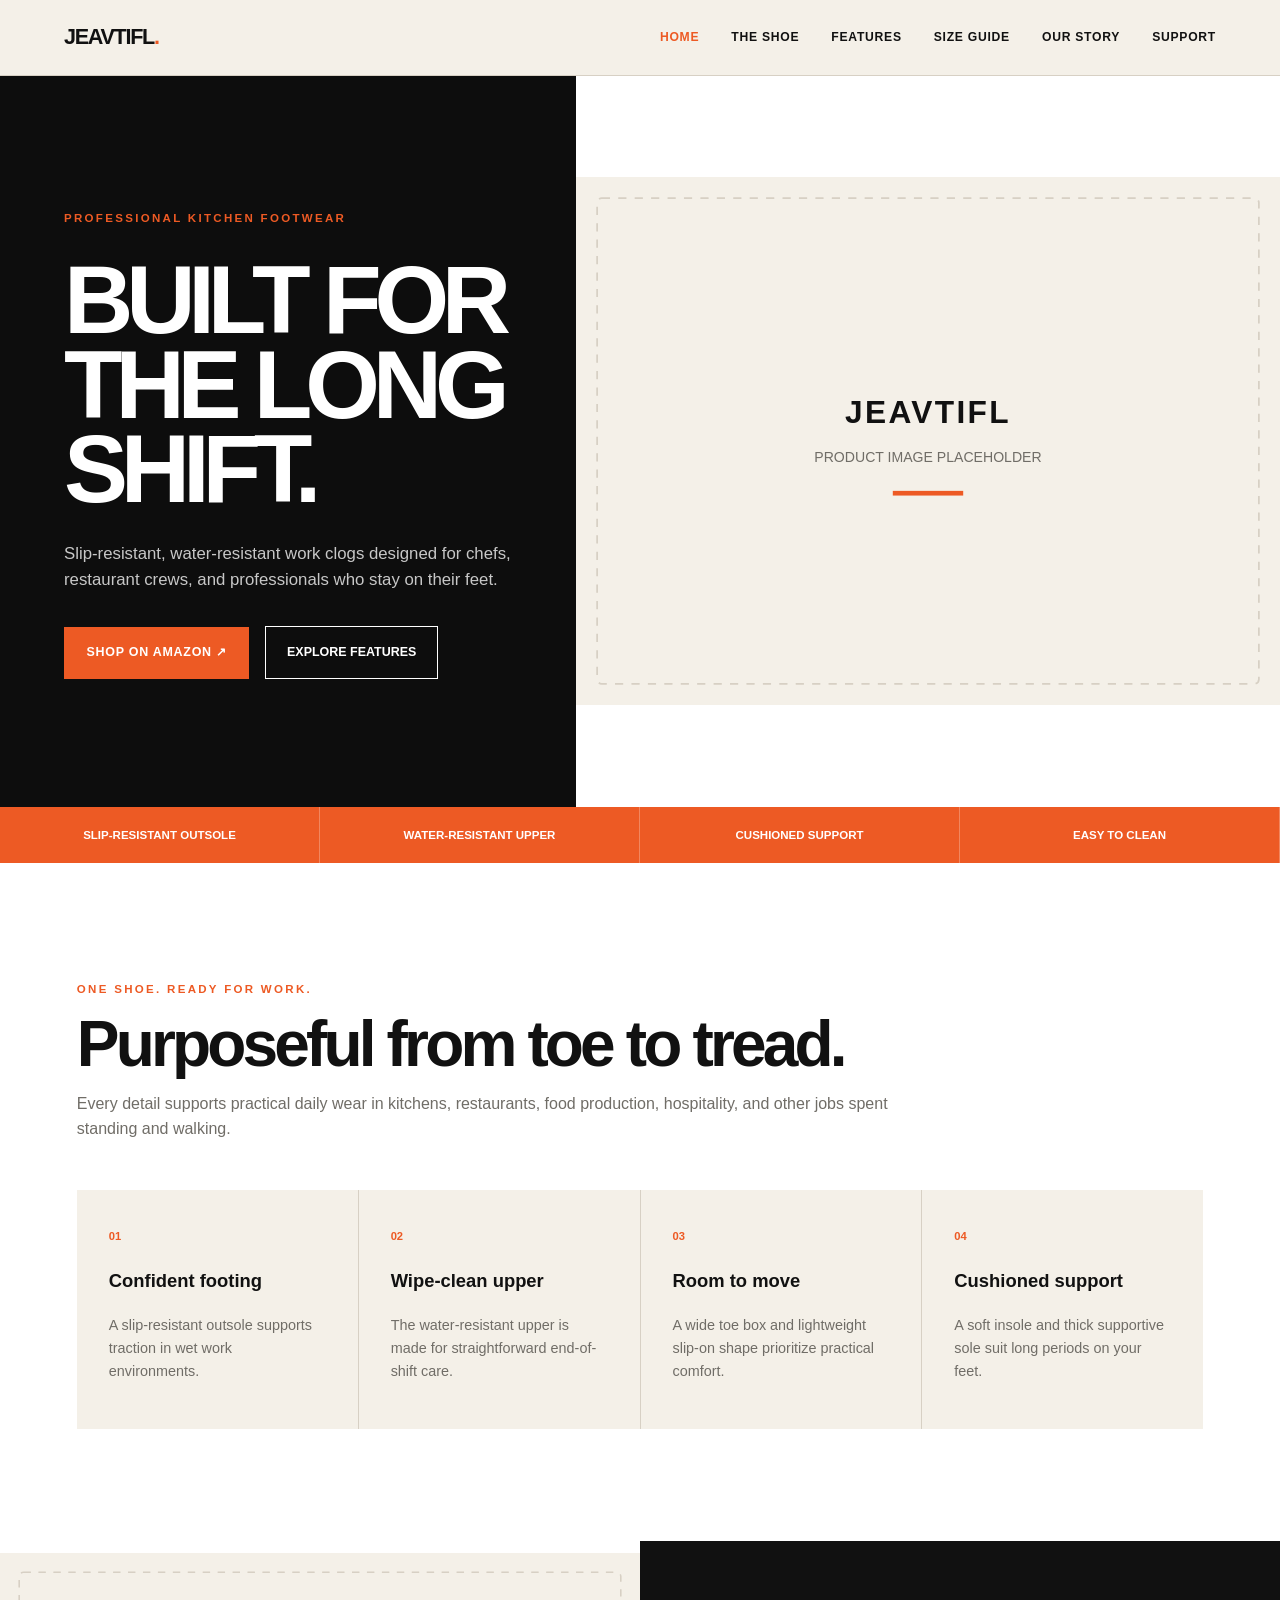
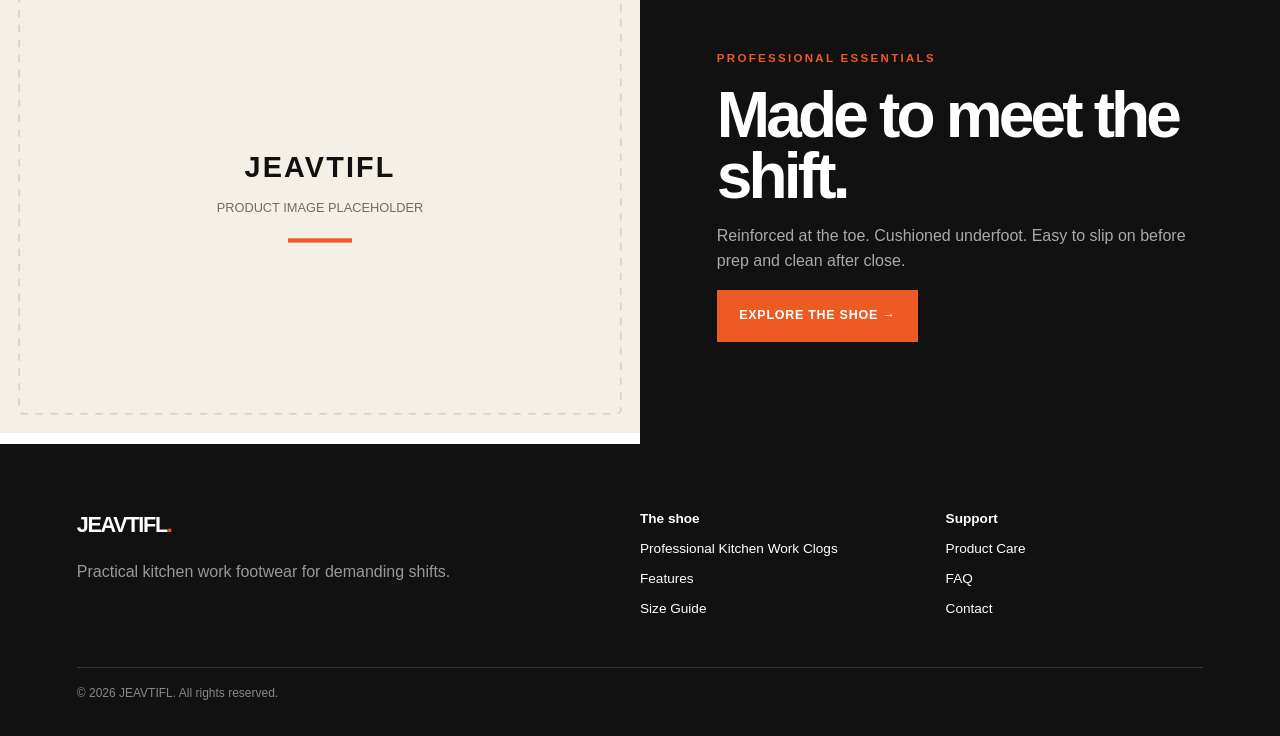
==== commit 84ac7b7e: "Remove binary product images from V3 changes" ====
--- a/index.html
+++ b/index.html
@@ -1,23 +1 @@
-<!doctype html>
-<html lang="en-US">
-<head>
-  <meta charset="UTF-8"><meta name="viewport" content="width=device-width,initial-scale=1">
-  <meta name="description" content="JEAVTIFL professional work shoes deliver slip-resistant grip, all-shift comfort, and easy-clean performance for chefs, restaurant teams, and food production workers.">
-  <meta name="keywords" content="non slip work shoes, chef shoes, restaurant work shoes, kitchen shoes, food service footwear">
-  <meta property="og:title" content="JEAVTIFL | Built for the Shift"><meta property="og:description" content="Performance work shoes for the people who keep hospitality moving."><meta property="og:type" content="website">
-  <title>JEAVTIFL | Slip-Resistant Work Shoes for Kitchen & Hospitality</title>
-  <link rel="preconnect" href="https://images.unsplash.com"><link rel="stylesheet" href="styles.css">
-</head>
-<body>
-  <div class="announcement">FREE U.S. SHIPPING ON ELIGIBLE AMAZON ORDERS <button aria-label="Close announcement">×</button></div>
-  <header class="site-header"><a class="logo" href="index.html" aria-label="JEAVTIFL home">JEAVTIFL<span>°</span></a><nav aria-label="Main navigation"><a class="active" href="index.html">Home</a><a href="products.html">Shop</a><a href="about.html">Our Story</a><a href="blog.html">Journal</a><a href="contact.html">Support</a></nav><div class="header-actions"><a class="header-shop" href="products.html">Shop footwear</a><button class="menu-toggle" aria-label="Open menu">☰</button></div></header>
-  <main>
-    <section class="hero"><div class="hero-copy reveal"><span class="eyebrow">PROFESSIONAL FOOTWEAR / 2026</span><h1>OWN<br>THE <em>SHIFT.</em></h1><p>Purpose-built footwear for chefs, restaurant crews, food production teams, and hospitality professionals who never stop moving.</p><div class="button-row"><a class="btn btn-primary" href="products.html">SHOP THE COLLECTION <span>↗</span></a><a class="text-link" href="#performance">EXPLORE PERFORMANCE</a></div></div><div class="hero-visual"><img src="https://images.unsplash.com/photo-1542291026-7eec264c27ff?auto=format&fit=crop&w=1400&q=84" alt="Performance work shoe in bold red" width="1400" height="1200" fetchpriority="high"><span class="vertical-word">BUILT TO KEEP MOVING</span><div class="hero-badge"><strong>12HR</strong><span>ALL-SHIFT<br>COMFORT</span></div></div></section>
-    <section class="marquee" aria-label="Product benefits"><div>SLIP-RESISTANT GRIP <i>✦</i> ALL-SHIFT CUSHIONING <i>✦</i> EASY-CLEAN UPPERS <i>✦</i> MADE FOR THE LINE <i>✦</i> SLIP-RESISTANT GRIP <i>✦</i> ALL-SHIFT CUSHIONING</div></section>
-    <section class="featured section-pad"><div class="section-heading reveal"><div><span class="eyebrow dark">THE WORK EDIT</span><h2>SHIFT ESSENTIALS</h2></div><a class="text-link" href="products.html">VIEW ALL FOOTWEAR →</a></div><div class="product-grid" id="featured-products"></div></section>
-    <section class="tech" id="performance"><div class="tech-image reveal"><img src="https://images.unsplash.com/photo-1556910103-1c02745aae4d?auto=format&fit=crop&w=1200&q=82" alt="Chef at work in a professional kitchen" width="1200" height="1000" loading="lazy"></div><div class="tech-copy reveal"><span class="eyebrow">JEAVGRIP™ OUTSOLE</span><h2>GRIP THAT<br>WORKS OVERTIME.</h2><p>A multi-directional rubber outsole channels liquids away from underfoot, while responsive cushioning helps reduce fatigue through long hours on hard floors.</p><div class="stat-row"><div><strong>360°</strong><span>TRACTION PATTERN</span></div><div><strong>12HR</strong><span>COMFORT DESIGN</span></div><div><strong>1-WIPE</strong><span>EASY-CLEAN UPPER</span></div></div><a class="btn btn-light" href="about.html">DISCOVER OUR DESIGN ↗</a></div></section>
-    <section class="reviews section-pad"><div class="section-heading"><div><span class="eyebrow dark">ON THE FLOOR</span><h2>TRUSTED BY<br>THE PEOPLE<br>WHO MOVE.</h2></div><div class="rating"><strong>4.8</strong><span>★★★★★<br>VERIFIED CUSTOMER REVIEWS</span></div></div><div class="review-grid"><blockquote><div>★★★★★</div><p>“After a double shift, my feet still felt supported. The grip is excellent on our tile kitchen floor.”</p><footer><b>MARCUS T.</b><span>LINE COOK · CHICAGO</span></footer></blockquote><blockquote><div>★★★★★</div><p>“They wipe clean in seconds and look sharp enough for front-of-house. Exactly what our team needed.”</p><footer><b>ELENA R.</b><span>RESTAURANT MANAGER · AUSTIN</span></footer></blockquote><blockquote><div>★★★★★</div><p>“Comfortable from day one. I wear them through every prep and service shift.”</p><footer><b>DEVON K.</b><span>PASTRY CHEF · SEATTLE</span></footer></blockquote></div><p class="review-note">Customer experiences vary. Reviews reflect individual customer opinions.</p></section>
-    <section class="split-cta"><a href="size-guide.html"><span>FIND YOUR FIT</span><h3>SIZE GUIDE <b>↗</b></h3></a><a href="blog.html"><span>NOTES FROM THE INDUSTRY</span><h3>THE JOURNAL <b>↗</b></h3></a></section>
-  </main>
-  <footer class="site-footer"><div><a class="logo footer-logo" href="index.html">JEAVTIFL<span>°</span></a><p>Engineered for people who work on their feet.</p></div><div class="footer-links"><div><strong>SHOP</strong><a href="products.html">All Footwear</a><a href="size-guide.html">Size Guide</a><a href="products.html">Amazon Store</a></div><div><strong>COMPANY</strong><a href="about.html">Our Story</a><a href="blog.html">Journal</a><a href="contact.html">Contact & FAQ</a></div></div><div class="newsletter"><strong>STAY READY</strong><p>Product releases and all-shift insights, sent occasionally.</p><form class="newsletter-form"><input type="email" placeholder="Email address" aria-label="Email address" required><button aria-label="Subscribe">→</button></form></div><div class="footer-bottom"><span>© 2026 JEAVTIFL. ALL RIGHTS RESERVED.</span><span>UNITED STATES / USD</span></div></footer><div class="toast" role="status" aria-live="polite"></div><script src="script.js"></script>
-</body></html>
+<!doctype html><html lang="en-US"><head><meta charset="utf-8"><meta name="viewport" content="width=device-width,initial-scale=1"><title>JEAVTIFL Kitchen Work Clogs | Built for the Long Shift</title><meta name="description" content="Discover JEAVTIFL professional kitchen work clogs with a slip-resistant outsole, water-resistant upper, wide toe box, and cushioned support."><link rel="canonical" href="https://jeavtifl.github.io/jeavtifl-website/"><meta property="og:type" content="website"><meta property="og:title" content="JEAVTIFL Kitchen Work Clogs | Built for the Long Shift"><meta property="og:description" content="Discover JEAVTIFL professional kitchen work clogs with a slip-resistant outsole, water-resistant upper, wide toe box, and cushioned support."><meta property="og:url" content="https://jeavtifl.github.io/jeavtifl-website/"><meta property="og:image" content="https://jeavtifl.github.io/jeavtifl-website/assets/images/product-image-placeholder.svg"><link rel="stylesheet" href="styles.css"><script type="application/ld+json">{"@context":"https://schema.org","@type":"Organization","name":"JEAVTIFL","url":"https://jeavtifl.github.io/jeavtifl-website/"}</script></head><body><a class="skip" href="#main">Skip to main content</a><header class="site-header"><a class="logo" href="index.html" aria-label="JEAVTIFL home">JEAVTIFL<i>.</i></a><nav class="nav" aria-label="Main navigation"><a href="index.html" aria-current="page">Home</a><a href="product.html">The Shoe</a><a href="features.html">Features</a><a href="size-guide.html">Size Guide</a><a href="about.html">Our Story</a><a href="support.html">Support</a></nav><button class="menu-toggle" aria-expanded="false" aria-label="Toggle navigation">☰</button></header><main id="main"><section class="hero"><div class="hero-copy reveal"><span class="kicker">Professional kitchen footwear</span><h1>Built for<br>the long shift.</h1><p>Slip-resistant, water-resistant work clogs designed for chefs, restaurant crews, and professionals who stay on their feet.</p><div class="actions"><a class="amazon" href="https://www.amazon.com/dp/REPLACE-WITH-ASIN">Shop on Amazon ↗</a><a class="button-outline" href="#performance">Explore features</a></div></div><div class="hero-media"><img src="assets/images/product-image-placeholder.svg" alt="Black JEAVTIFL kitchen work clogs showing the treaded outsole" width="919" height="675" fetchpriority="high"></div></section><div class="benefit-strip" aria-label="Key benefits"><span>Slip-resistant outsole</span><span>Water-resistant upper</span><span>Cushioned support</span><span>Easy to clean</span></div><section class="section white" id="performance"><div class="heading reveal"><span class="kicker">One shoe. Ready for work.</span><h2>Purposeful from toe to tread.</h2><p>Every detail supports practical daily wear in kitchens, restaurants, food production, hospitality, and other jobs spent standing and walking.</p></div><div class="features"><article class="feature"><b>01</b><h3>Confident footing</h3><p>A slip-resistant outsole supports traction in wet work environments.</p></article><article class="feature"><b>02</b><h3>Wipe-clean upper</h3><p>The water-resistant upper is made for straightforward end-of-shift care.</p></article><article class="feature"><b>03</b><h3>Room to move</h3><p>A wide toe box and lightweight slip-on shape prioritize practical comfort.</p></article><article class="feature"><b>04</b><h3>Cushioned support</h3><p>A soft insole and thick supportive sole suit long periods on your feet.</p></article></div></section><section class="image-feature"><img src="assets/images/product-image-placeholder.svg" alt="JEAVTIFL clog feature diagram showing cushioned insole, reinforced toe, thick sole, and tread" width="970" height="600" loading="lazy"><div><span class="kicker">Professional essentials</span><h2>Made to meet the shift.</h2><p>Reinforced at the toe. Cushioned underfoot. Easy to slip on before prep and clean after close.</p><a class="amazon" href="product.html">Explore the shoe →</a></div></section></main><footer class="footer"><div class="footer-inner"><div><a class="logo" href="index.html">JEAVTIFL<i>.</i></a><p>Practical kitchen work footwear for demanding shifts.</p></div><nav aria-label="Product links"><strong>The shoe</strong><a href="product.html">Professional Kitchen Work Clogs</a><a href="features.html">Features</a><a href="size-guide.html">Size Guide</a></nav><nav aria-label="Help links"><strong>Support</strong><a href="support.html#care">Product Care</a><a href="support.html#faq">FAQ</a><a href="support.html#contact">Contact</a></nav></div><div class="copyright">© 2026 JEAVTIFL. All rights reserved.</div></footer><script src="script.js"></script></body></html>
--- a/styles.css
+++ b/styles.css
@@ -1,5 +1,4 @@
-@import url('https://fonts.googleapis.com/css2?family=Archivo+Black&family=Inter:wght@400;600;700;800&display=swap');
-:root{--volt:#f45119;--ink:#0a0a0a;--paper:#f2f0e9;--line:#cbc8bf;--muted:#696969}*{box-sizing:border-box}html{scroll-behavior:smooth}body{margin:0;background:var(--paper);color:var(--ink);font-family:Inter,Arial,sans-serif}img{display:block;max-width:100%}a{color:inherit;text-decoration:none}button,input,textarea,select{font:inherit}button{cursor:pointer}.announcement{height:30px;background:var(--volt);color:white;display:flex;align-items:center;justify-content:center;font-size:10px;font-weight:800;letter-spacing:.14em}.announcement button{position:absolute;right:24px;border:0;background:none;color:white;font-size:18px}.site-header{height:76px;padding:0 5vw;display:flex;align-items:center;justify-content:space-between;border-bottom:1px solid #0002;position:relative;z-index:20;background:var(--paper)}.logo{font:23px 'Archivo Black';letter-spacing:-1.5px}.logo span{color:var(--volt)}nav{display:flex;align-items:center;height:100%;gap:34px}nav a{height:100%;display:flex;align-items:center;font-size:11px;font-weight:800;letter-spacing:.04em;position:relative}nav a:after{content:'';position:absolute;left:0;right:100%;bottom:0;height:3px;background:var(--volt);transition:.25s}nav a:hover:after,nav a.active:after{right:0}.header-shop{font-size:10px;font-weight:800;border-bottom:1px solid;padding-bottom:4px}.menu-toggle{display:none;border:0;background:transparent;font-size:22px}.black-header{background:#0a0a0a;color:#fff;border-color:#333}.eyebrow{display:block;color:var(--volt);font-size:10px;font-weight:800;letter-spacing:.22em;margin-bottom:22px}.eyebrow.dark{color:#222}.hero{min-height:calc(100vh - 106px);display:grid;grid-template-columns:44% 56%;overflow:hidden}.hero-copy{padding:12vh 3vw 8vh 6vw;position:relative;z-index:2}.hero h1,.page-hero h1,.story-hero h1,.contact-title h1{font:clamp(60px,8.5vw,138px)/.82 'Archivo Black';letter-spacing:-.075em;margin:0;text-transform:uppercase}.hero h1 em,.page-hero h1 em,.story-hero h1 em,.contact-title h1 em{color:var(--volt);font-style:normal}.hero-copy>p{max-width:470px;font-size:16px;line-height:1.75;color:#454545;margin:40px 0 28px}.button-row{display:flex;gap:28px;align-items:center}.btn{display:inline-flex;justify-content:center;align-items:center;gap:28px;border:0;padding:17px 22px;font-size:11px;font-weight:800;letter-spacing:.05em}.btn-primary{background:var(--ink);color:#fff}.btn-primary:hover{background:var(--volt)}.btn-light{background:#fff;color:#111}.text-link{font-size:10px;font-weight:800;border-bottom:1px solid;padding:5px 0}.hero-visual{position:relative;min-height:620px;background:#e64015;overflow:hidden}.hero-visual:before{content:'';position:absolute;width:68%;aspect-ratio:1;border:1px solid #fff8;border-radius:50%;right:12%;top:12%;z-index:1}.hero-visual img{width:100%;height:100%;object-fit:cover;mix-blend-mode:multiply;filter:contrast(1.05)}.vertical-word{position:absolute;right:18px;top:35%;writing-mode:vertical-rl;color:white;font-size:9px;font-weight:800;letter-spacing:.28em}.hero-badge{position:absolute;right:0;bottom:0;background:#111;color:#fff;padding:22px 28px;display:flex;gap:15px;align-items:center}.hero-badge strong{font:29px 'Archivo Black'}.hero-badge span{font-size:9px;line-height:1.5}.marquee{background:#0a0a0a;color:#fff;overflow:hidden;white-space:nowrap;padding:15px 0;font:14px 'Archivo Black';letter-spacing:.07em}.marquee div{width:max-content;animation:scroll 20s linear infinite}.marquee i{color:var(--volt);font-style:normal;margin:0 28px}@keyframes scroll{to{transform:translateX(-50%)}}.section-pad{padding:105px 6vw}.section-heading{display:flex;justify-content:space-between;align-items:flex-end;margin-bottom:45px}.section-heading h2,.faq h2,.guide h2,.article-body h2{font:clamp(40px,5vw,72px)/.94 'Archivo Black';letter-spacing:-.055em;margin:0}.product-grid{display:grid;grid-template-columns:repeat(3,1fr);gap:22px}.product-card{position:relative;padding-bottom:45px}.product-image{height:410px;position:relative;overflow:hidden}.product-image.red{background:#ed5424}.product-image.light{background:#ddd9ce}.product-image.dark{background:#282828}.product-image img{width:100%;height:100%;object-fit:cover;mix-blend-mode:multiply;transition:.5s}.product-image.dark img{filter:grayscale(1);mix-blend-mode:luminosity}.product-card:hover img{transform:scale(1.045)}.tag{position:absolute;z-index:2;top:14px;left:14px;background:#fff;padding:7px 9px;font-size:9px;font-weight:800;letter-spacing:.08em}.product-info{display:flex;justify-content:space-between;padding:17px 0 12px}.product-info h3{font:18px 'Archivo Black';margin:0}.product-info p{font-size:11px;color:var(--muted);margin:6px 0}.product-info strong{font-size:13px}.card-buy{position:absolute;left:0;bottom:5px;font-size:10px;font-weight:800;border-bottom:1px solid;padding-bottom:4px}.tech{display:grid;grid-template-columns:1.05fr .95fr;background:#0b0b0b;color:#fff}.tech-image{min-height:670px}.tech-image img{width:100%;height:100%;object-fit:cover;filter:grayscale(1)}.tech-copy{padding:105px 7vw}.tech-copy h2{font:clamp(49px,6vw,85px)/.92 'Archivo Black';letter-spacing:-.065em;margin:0}.tech-copy>p{color:#aaa;line-height:1.8;margin:34px 0}.stat-row{display:flex;border-block:1px solid #3b3b3b;margin:35px 0}.stat-row div{flex:1;padding:22px 10px 22px 0}.stat-row strong{display:block;color:var(--volt);font:24px 'Archivo Black'}.stat-row span{font-size:8px;color:#aaa}.reviews{background:#fff}.rating{display:flex;gap:18px;align-items:center}.rating strong{font:60px 'Archivo Black'}.rating span{font-size:9px;line-height:1.8;color:var(--muted)}.review-grid{display:grid;grid-template-columns:repeat(3,1fr);border-top:1px solid var(--line)}blockquote{margin:0;padding:35px;border-right:1px solid var(--line)}blockquote:first-child{padding-left:0}blockquote>div{color:var(--volt);letter-spacing:.15em}blockquote p{font-size:18px;line-height:1.6;min-height:145px}blockquote footer{display:flex;flex-direction:column;gap:5px;font-size:9px}blockquote footer span{color:#777}.review-note{font-size:9px;color:#888;margin-top:20px}.split-cta{display:grid;grid-template-columns:1fr 1fr}.split-cta a{padding:70px 6vw;background:var(--volt);color:#fff}.split-cta a+ a{background:#d9d5ca;color:#111}.split-cta span{font-size:9px;font-weight:800;letter-spacing:.15em}.split-cta h3{font:clamp(33px,4vw,60px) 'Archivo Black';margin:30px 0 0;display:flex;justify-content:space-between}.site-footer{background:#0a0a0a;color:#fff;padding:65px 6vw 24px;display:grid;grid-template-columns:1.1fr 1fr 1fr;gap:45px}.site-footer p{color:#888;font-size:11px}.footer-links{display:grid;grid-template-columns:1fr 1fr}.footer-links div{display:flex;flex-direction:column;gap:12px;font-size:10px}.footer-links strong,.newsletter strong{font-size:9px;color:#777;letter-spacing:.15em}.newsletter-form{display:flex;border-bottom:1px solid #555}.newsletter-form input{width:100%;background:none;border:0;color:#fff;outline:0;padding:14px 0}.newsletter-form button{border:0;background:none;color:white}.footer-bottom{grid-column:1/-1;display:flex;justify-content:space-between;border-top:1px solid #292929;padding-top:20px;margin-top:25px;font-size:8px;color:#777}.compact{display:flex;flex-wrap:wrap;justify-content:space-between}.compact .footer-bottom{width:100%}.page-hero{background:#0a0a0a;color:#fff;padding:105px 7vw 85px}.page-hero h1{font-size:clamp(56px,9vw,130px)}.page-hero p{max-width:550px;color:#aaa;line-height:1.7}.page-hero.slim{padding-block:75px}.catalog-top{display:flex;justify-content:space-between;margin-bottom:35px}.catalog-top>span{font-size:9px;color:#777}.filters{display:flex;gap:10px}.filters button{border:1px solid #aaa;background:transparent;border-radius:30px;padding:10px 17px;font-size:9px;font-weight:800}.filters .active{background:#111;color:#fff;border-color:#111}.catalog-grid{row-gap:45px}.fit-banner{background:var(--volt);color:#fff;padding:75px 7vw;display:flex;justify-content:space-between;align-items:center}.fit-banner h2{font:clamp(35px,5vw,65px) 'Archivo Black';margin:8px 0}.fit-banner span{font-size:9px;font-weight:800}.story-hero{height:82vh;position:relative;color:#fff}.story-hero:after{content:'';position:absolute;inset:0;background:linear-gradient(90deg,#000b,transparent)}.story-hero img{width:100%;height:100%;object-fit:cover;filter:grayscale(1)}.story-hero>div{position:absolute;z-index:2;left:7vw;bottom:10vh}.story-intro .lead{font:clamp(34px,5vw,68px)/1.1 'Archivo Black';letter-spacing:-.05em;max-width:1100px}.two-col{display:grid;grid-template-columns:1fr 1fr;gap:9vw;margin:60px 0 0 25%}.two-col p{line-height:1.85;color:#555}.values{display:grid;grid-template-columns:repeat(3,1fr);background:#111;color:white}.values article{padding:65px 5vw;border-right:1px solid #333}.values b{color:var(--volt);font-size:9px}.values h2{font:28px 'Archivo Black';margin-top:45px}.values p{font-size:12px;line-height:1.7;color:#999}.about-image{height:680px;position:relative}.about-image:after{content:'';position:absolute;inset:0;background:#0004}.about-image img{width:100%;height:100%;object-fit:cover;filter:grayscale(1)}.about-image div{position:absolute;z-index:1;bottom:60px;left:7vw;color:white}.about-image span{font-size:9px;letter-spacing:.2em}.about-image strong{display:block;font:clamp(45px,6vw,85px)/.95 'Archivo Black';margin-top:20px}.contact-wrap{display:grid;grid-template-columns:1fr 1fr;gap:9vw}.contact-title>p{line-height:1.8;color:#666;max-width:430px}.contact-meta{border-top:1px solid var(--line);margin-top:45px}.contact-meta div{display:flex;flex-direction:column;padding:19px 0;border-bottom:1px solid var(--line)}.contact-meta span{font-size:8px;color:#777;margin-bottom:6px}.contact-meta a,.contact-meta strong{font-size:12px}.contact-form{background:#dedbd2;padding:42px}.contact-form label{display:block;font-size:9px;font-weight:800;margin-bottom:24px}.contact-form input,.contact-form select,.contact-form textarea{display:block;width:100%;border:0;border-bottom:1px solid #999;background:transparent;padding:12px 0;outline:0}.faq{background:#fff}.faq h2{margin-bottom:45px}.accordion{max-width:900px;margin-left:auto}.accordion article{border-top:1px solid #bbb}.accordion article:last-child{border-bottom:1px solid #bbb}.accordion button{width:100%;display:flex;justify-content:space-between;border:0;background:none;text-align:left;padding:23px 0;font-weight:700}.accordion p{display:none;color:#666;line-height:1.7;margin:0;padding:0 0 24px}.accordion .open p{display:block}.accordion .open button span{transform:rotate(45deg)}.guide{display:grid;grid-template-columns:.9fr 1.1fr;gap:9vw}.measure ol{list-style:none;padding:0}.measure li{display:flex;gap:25px;border-top:1px solid var(--line);padding:20px 0}.measure li b{font:18px 'Archivo Black';color:var(--volt)}.measure li p{margin:0;line-height:1.6}.measure aside{background:var(--volt);color:white;padding:20px;font-size:10px;font-weight:700;line-height:1.6}.size-table-wrap h2{font-size:35px}.size-table-wrap table{border-collapse:collapse;width:100%;margin:25px 0}th,td{text-align:left;padding:15px 10px;border-bottom:1px solid var(--line);font-size:12px}th{font-size:8px;letter-spacing:.1em}.size-table-wrap>p{font-size:10px;color:#777}.journal-hero{background:#d9d5ca;color:#111}.feature-story{display:grid;grid-template-columns:1.2fr .8fr;background:#111;color:white}.feature-story img{width:100%;height:540px;object-fit:cover;filter:grayscale(1)}.feature-story div{padding:65px 5vw;display:flex;flex-direction:column;justify-content:center}.feature-story span,.story-grid span{font-size:8px;color:var(--volt);font-weight:800;letter-spacing:.12em}.feature-story h2{font:clamp(30px,4vw,52px)/1 'Archivo Black';letter-spacing:-.04em}.feature-story p{color:#aaa;line-height:1.7}.feature-story a{font-size:10px;font-weight:800;margin-top:20px}.story-grid{display:grid;grid-template-columns:repeat(3,1fr);gap:22px;margin-top:60px}.story-grid img{height:260px;width:100%;object-fit:cover;margin-bottom:20px}.story-grid h3{font:20px/1.1 'Archivo Black'}.story-grid p{font-size:12px;color:#666;line-height:1.6}.article-body{background:#fff}.lead-copy{font-size:20px;max-width:700px;line-height:1.6}.article-columns{display:grid;grid-template-columns:repeat(3,1fr);gap:40px;margin-top:50px}.article-columns section{border-top:2px solid;padding-top:20px}.article-columns b{font-size:10px;color:var(--volt)}.article-columns p{line-height:1.8;color:#555;font-size:13px}.product-detail{display:grid;grid-template-columns:56% 44%;min-height:760px}.detail-gallery{position:relative;display:flex;align-items:center;justify-content:center;overflow:hidden}.detail-gallery.red{background:#ec5524}.detail-gallery.light{background:#ddd9ce}.detail-gallery.dark{background:#292929}.detail-gallery img{width:100%;height:100%;object-fit:cover;mix-blend-mode:multiply}.detail-gallery.dark img{filter:grayscale(1);mix-blend-mode:luminosity}.detail-copy{padding:60px 6vw}.back-link{display:block;font-size:9px;font-weight:800;margin-bottom:70px}.detail-copy h1{font:clamp(40px,5vw,68px)/.95 'Archivo Black';letter-spacing:-.055em;margin:0}.detail-desc{color:#555;line-height:1.7}.detail-price{font-size:20px;font-weight:800;border-bottom:1px solid var(--line);padding:20px 0}.detail-price span{display:block;font-size:8px;color:#888;margin-top:5px;font-weight:400}.sizes{padding:20px 0;font-size:10px}.sizes div{color:#777;margin-top:7px}.amazon-btn{background:#ffb300;display:flex;justify-content:space-between;align-items:center;padding:18px 20px}.amazon-btn b{font-size:20px}.amazon-btn span{font-size:10px;font-weight:800}.fulfill{font-size:8px;color:#777;line-height:1.5}.benefit-list{list-style:none;padding:0;margin-top:25px}.benefit-list li{display:flex;flex-direction:column;gap:5px;border-top:1px solid var(--line);padding:15px 0}.benefit-list b{font-size:9px}.benefit-list span{font-size:10px;color:#666}.detail-banner{background:var(--volt);color:white;padding:30px 6vw;display:flex;justify-content:space-between;font-size:10px;font-weight:800}.toast{position:fixed;right:20px;bottom:20px;background:#111;color:#fff;padding:14px 20px;font-size:11px;transform:translateY(100px);opacity:0;transition:.3s;z-index:50}.toast.show{transform:none;opacity:1}.reveal{opacity:0;transform:translateY(20px);transition:.7s}.reveal.visible{opacity:1;transform:none}
-@media(max-width:850px){.site-header{height:64px}.header-shop{display:none}nav{display:none;position:absolute;top:64px;left:0;width:100%;height:auto;padding:25px;background:var(--paper);flex-direction:column;align-items:flex-start;gap:18px}.black-header nav{background:#111}.site-header.menu-open nav{display:flex}.menu-toggle{display:block}.hero{grid-template-columns:1fr}.hero-copy{padding:70px 7vw}.hero-visual{min-height:520px}.section-pad{padding:75px 6vw}.product-grid{grid-template-columns:1fr 1fr}.tech,.contact-wrap,.guide{grid-template-columns:1fr}.review-grid{grid-template-columns:1fr}.review-grid blockquote{border-right:0;border-bottom:1px solid var(--line);padding:30px 0}.review-grid blockquote p{min-height:auto}.values{grid-template-columns:1fr}.two-col{margin-left:0}.site-footer{grid-template-columns:1fr}.footer-bottom{grid-column:1}.product-detail{grid-template-columns:1fr}.detail-gallery{height:540px}.feature-story{grid-template-columns:1fr}.story-grid,.article-columns{grid-template-columns:1fr 1fr}.fit-banner{align-items:flex-start;flex-direction:column;gap:25px}}
-@media(max-width:540px){.announcement{font-size:8px}.hero h1{font-size:58px}.button-row{align-items:flex-start;flex-direction:column}.product-grid,.story-grid,.article-columns{grid-template-columns:1fr}.product-image{height:390px}.section-heading{align-items:flex-start;gap:25px;flex-direction:column}.rating strong{font-size:45px}.split-cta{grid-template-columns:1fr}.stat-row{flex-wrap:wrap}.footer-links{gap:20px}.page-hero h1{font-size:52px}.filters{overflow:auto}.story-hero h1,.contact-title h1{font-size:52px}.two-col{grid-template-columns:1fr}.about-image{height:500px}.contact-form{padding:28px}.feature-story img{height:350px}.detail-gallery{height:410px}.detail-copy{padding:45px 6vw}.back-link{margin-bottom:45px}.detail-banner{gap:20px;line-height:1.5}.catalog-top{align-items:flex-start;flex-direction:column-reverse;gap:15px}}
-@media(prefers-reduced-motion:reduce){*{scroll-behavior:auto!important;animation:none!important;transition:none!important}.reveal{opacity:1;transform:none}}
+:root{--ink:#111;--cream:#f4f0e8;--orange:#ed5a24;--muted:#706d67;--line:#d7d0c4;--white:#fff}*{box-sizing:border-box}html{scroll-behavior:smooth}body{margin:0;background:var(--cream);color:var(--ink);font-family:Arial,Helvetica,sans-serif;line-height:1.6}img{display:block;max-width:100%;height:auto}a{color:inherit;text-decoration:none}button,input,textarea{font:inherit}.skip{position:absolute;left:-999px}.skip:focus{left:1rem;top:1rem;background:#fff;padding:1rem;z-index:99}.site-header{height:76px;padding:0 5vw;display:flex;align-items:center;justify-content:space-between;border-bottom:1px solid var(--line);background:var(--cream);position:sticky;top:0;z-index:40}.logo{font-size:1.35rem;font-weight:900;letter-spacing:-.06em}.logo i{color:var(--orange);font-style:normal}.nav{display:flex;align-items:center;gap:2rem}.nav a{font-size:.76rem;font-weight:800;text-transform:uppercase;letter-spacing:.06em}.nav a:hover,.nav a[aria-current=page]{color:var(--orange)}.menu-toggle{display:none;border:0;background:none;font-size:1.5rem}.amazon{display:inline-flex;align-items:center;justify-content:center;background:var(--orange);color:#fff;padding:1rem 1.4rem;font-weight:900;font-size:.78rem;letter-spacing:.06em;text-transform:uppercase;border:0}.amazon:hover{background:#c94315}.button-outline{border:1px solid;padding:.95rem 1.3rem;font-size:.78rem;font-weight:800;text-transform:uppercase}.hero{min-height:690px;display:grid;grid-template-columns:45% 55%;background:#0d0d0d;color:#fff}.hero-copy{padding:10vw 5vw;align-self:center}.kicker{color:var(--orange);font-size:.72rem;font-weight:900;letter-spacing:.2em;text-transform:uppercase}.hero h1,.page-hero h1{font-size:clamp(3.5rem,7.5vw,7.8rem);line-height:.88;letter-spacing:-.075em;margin:.3em 0;text-transform:uppercase}.hero p{color:#c7c7c7;max-width:580px;font-size:1.05rem}.actions{display:flex;gap:1rem;align-items:center;margin-top:2rem;flex-wrap:wrap}.hero-media{background:#fff;display:flex;align-items:center}.hero-media img{width:100%;object-fit:contain}.benefit-strip{display:grid;grid-template-columns:repeat(4,1fr);background:var(--orange);color:#fff}.benefit-strip span{padding:1.2rem;text-align:center;font-size:.72rem;font-weight:900;text-transform:uppercase;border-right:1px solid #fff4}.section{padding:7rem 6vw}.section.white{background:#fff}.heading{max-width:850px;margin-bottom:3rem}.heading h2,.story h2{font-size:clamp(2.4rem,5vw,5.4rem);letter-spacing:-.06em;line-height:.95;margin:.2em 0}.heading p{color:var(--muted)}.features{display:grid;grid-template-columns:repeat(4,1fr);gap:1px;background:var(--line)}.feature{background:var(--cream);padding:2rem}.feature b{color:var(--orange);font-size:.7rem}.feature h3{font-size:1.15rem}.feature p{font-size:.9rem;color:var(--muted)}.image-feature{display:grid;grid-template-columns:1fr 1fr;background:#111;color:#fff}.image-feature img{width:100%;height:100%;object-fit:contain;background:#fff}.image-feature div{padding:8vw 6vw;align-self:center}.image-feature h2{font-size:clamp(2.5rem,5vw,5rem);line-height:.95;letter-spacing:-.06em;margin:.25em 0}.image-feature p{color:#aaa}.page-hero{padding:7rem 6vw;background:#111;color:#fff}.page-hero h1{font-size:clamp(3.5rem,8vw,7rem)}.page-hero p{max-width:680px;color:#bbb;font-size:1.1rem}.product{display:grid;grid-template-columns:57% 43%;background:#fff}.gallery{padding:2rem;background:#eeeae1}.main-image{aspect-ratio:1.3;background:#fff;display:flex;align-items:center}.main-image img{width:100%;max-height:100%;object-fit:contain}.thumbs{display:grid;grid-template-columns:repeat(4,1fr);gap:.75rem;margin-top:.75rem}.thumb{border:2px solid transparent;background:#fff;padding:0;cursor:pointer}.thumb.active{border-color:var(--orange)}.thumb img{aspect-ratio:1;object-fit:cover;width:100%}.product-copy{padding:5vw}.product-copy h1{font-size:clamp(2.6rem,5vw,4.8rem);letter-spacing:-.06em;line-height:.94}.product-copy p{color:var(--muted)}.colors{display:flex;gap:.75rem;margin:1rem 0 2rem}.color{border:1px solid var(--line);background:white;padding:.8rem 1rem;font-weight:bold}.color.active{outline:2px solid var(--orange)}.swatch{display:inline-block;width:14px;height:14px;border-radius:50%;background:#111;margin-right:.5rem;vertical-align:-2px}.swatch.khaki{background:#b6966d}.quick-list{padding:0;list-style:none;border-top:1px solid var(--line)}.quick-list li{padding:.7rem 0;border-bottom:1px solid var(--line)}.spec-grid{display:grid;grid-template-columns:1fr 1fr;gap:4rem}.spec-grid ul{padding-left:1.2rem}.feature-gallery{display:grid;grid-template-columns:repeat(2,1fr);gap:1rem}.feature-gallery figure{margin:0;background:#fff}.feature-gallery img{width:100%}.feature-gallery figcaption{padding:1rem;font-weight:bold}.size-layout{display:grid;grid-template-columns:1fr 1fr;gap:5vw}.size-image{background:#fff}.table-wrap{overflow-x:auto}table{width:100%;border-collapse:collapse;background:#fff}th,td{padding:.85rem;text-align:left;border-bottom:1px solid var(--line)}th{background:#111;color:#fff}.notice{border-left:5px solid var(--orange);padding:1rem 1.25rem;background:#fff;margin:2rem 0}.story{max-width:900px}.story p{font-size:1.15rem;color:var(--muted)}.support-grid{display:grid;grid-template-columns:1fr 1fr;gap:4rem}.cards{display:grid;gap:1rem}.card{background:#fff;padding:1.5rem;border-left:4px solid var(--orange)}.faq article{border-top:1px solid var(--line)}.faq button{width:100%;border:0;background:none;text-align:left;display:flex;justify-content:space-between;padding:1.2rem 0;font-weight:bold}.faq p{display:none;margin-top:0;color:var(--muted)}.faq article.open p{display:block}.contact-form{background:#fff;padding:2rem}.contact-form label{display:block;font-weight:bold;margin-bottom:1rem}.contact-form input,.contact-form textarea{display:block;width:100%;padding:.8rem;border:1px solid var(--line);margin-top:.35rem}.form-note{font-size:.8rem;color:var(--muted)}.footer{background:#111;color:#fff;padding:4rem 6vw 2rem}.footer-inner{display:grid;grid-template-columns:2fr 1fr 1fr;gap:3rem}.footer p{color:#999;max-width:400px}.footer nav{display:flex;flex-direction:column;gap:.5rem;font-size:.85rem}.copyright{border-top:1px solid #333;margin-top:3rem;padding-top:1rem;font-size:.75rem;color:#888}.sticky-buy{display:none}.reveal{opacity:0;transform:translateY(16px);transition:.6s}.reveal.visible{opacity:1;transform:none}
+@media(max-width:900px){.nav{display:none;position:absolute;top:76px;left:0;right:0;background:var(--cream);padding:1.5rem;flex-direction:column;align-items:flex-start}.site-header.open .nav{display:flex}.menu-toggle{display:block}.hero,.product,.image-feature,.size-layout,.support-grid{grid-template-columns:1fr}.hero-copy{padding:6rem 6vw}.hero-media{min-height:400px}.features{grid-template-columns:1fr 1fr}.product-copy{padding:3rem 6vw}.footer-inner{grid-template-columns:1fr 1fr}.sticky-buy{display:block;position:fixed;bottom:0;left:0;right:0;padding:.8rem 1rem;background:#111;z-index:50}.sticky-buy .amazon{width:100%}}
+@media(max-width:560px){.hero{min-height:auto}.hero h1{font-size:3.6rem}.benefit-strip,.features,.feature-gallery,.spec-grid{grid-template-columns:1fr}.section{padding:5rem 6vw}.thumbs{grid-template-columns:repeat(3,1fr)}.footer-inner{grid-template-columns:1fr}.page-hero{padding:5rem 6vw}.site-header{padding-inline:4vw}}
+@media(prefers-reduced-motion:reduce){html{scroll-behavior:auto}.reveal{opacity:1;transform:none;transition:none}}
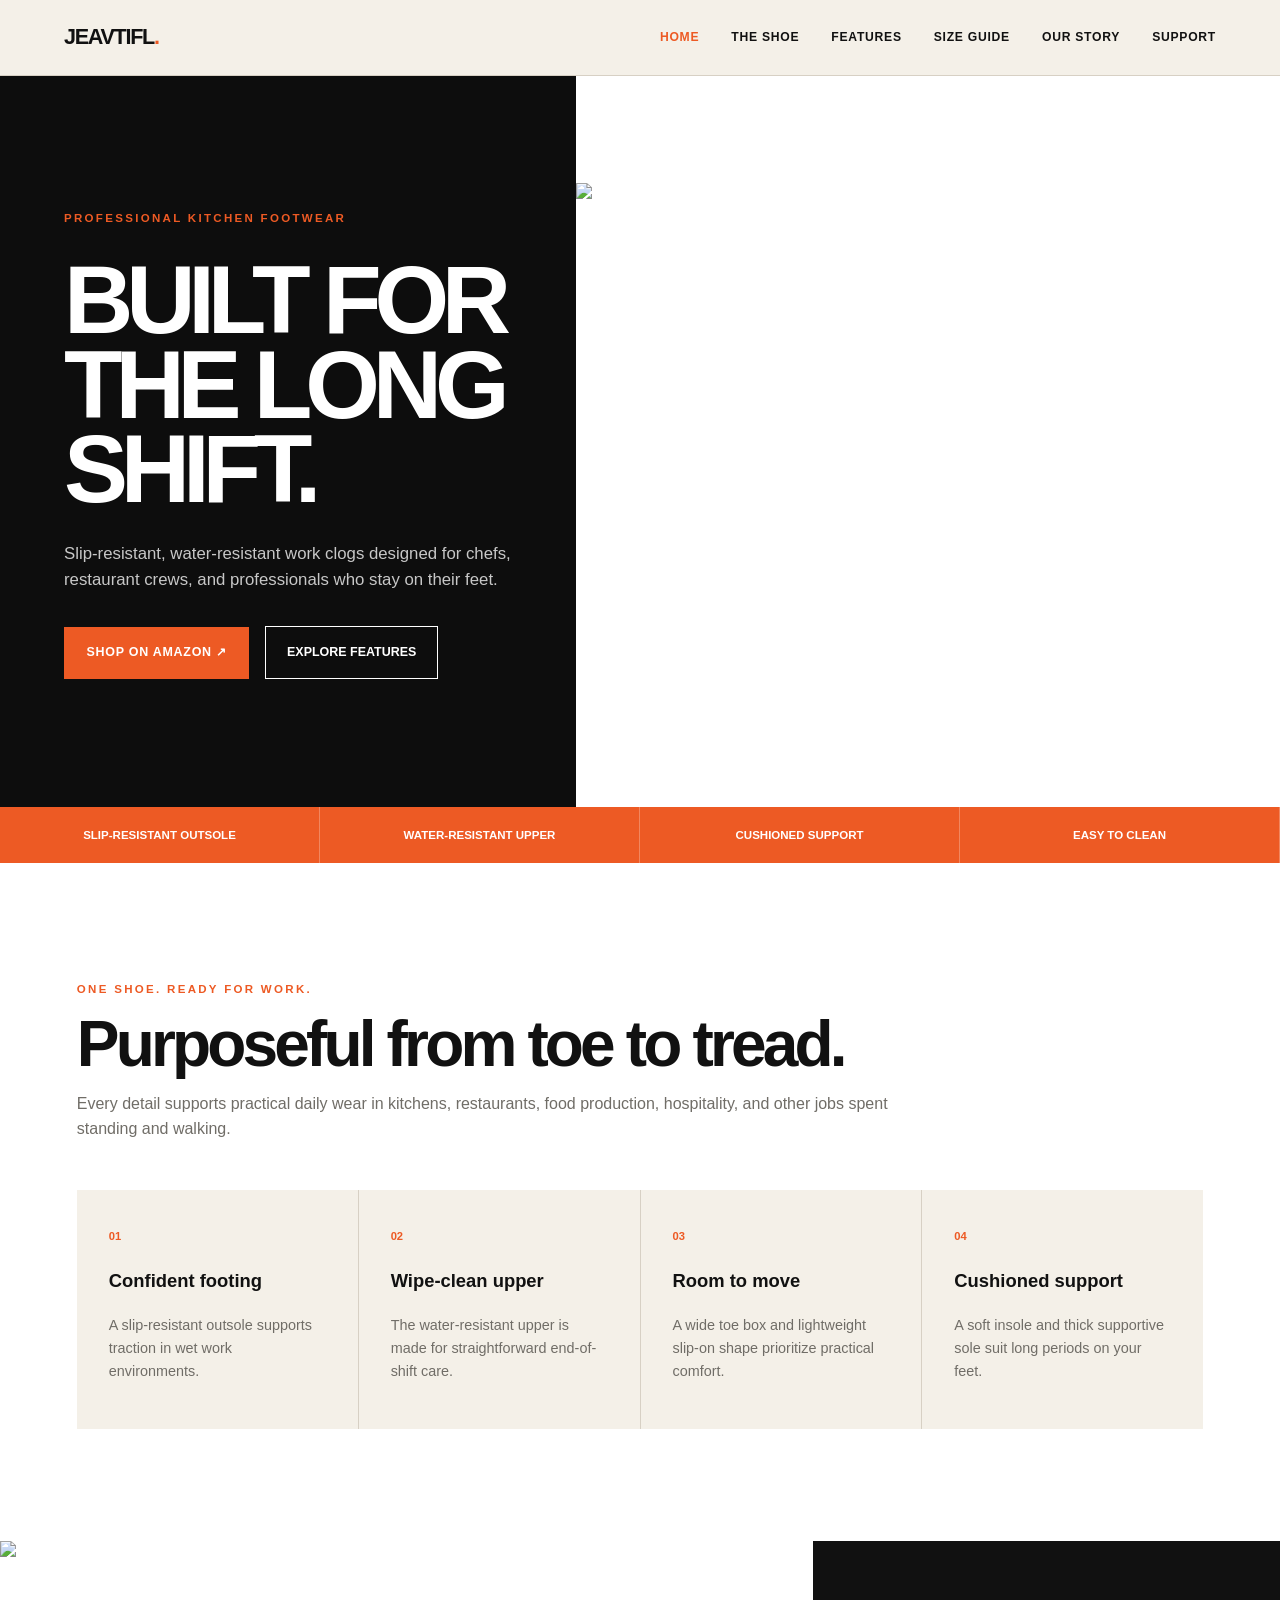
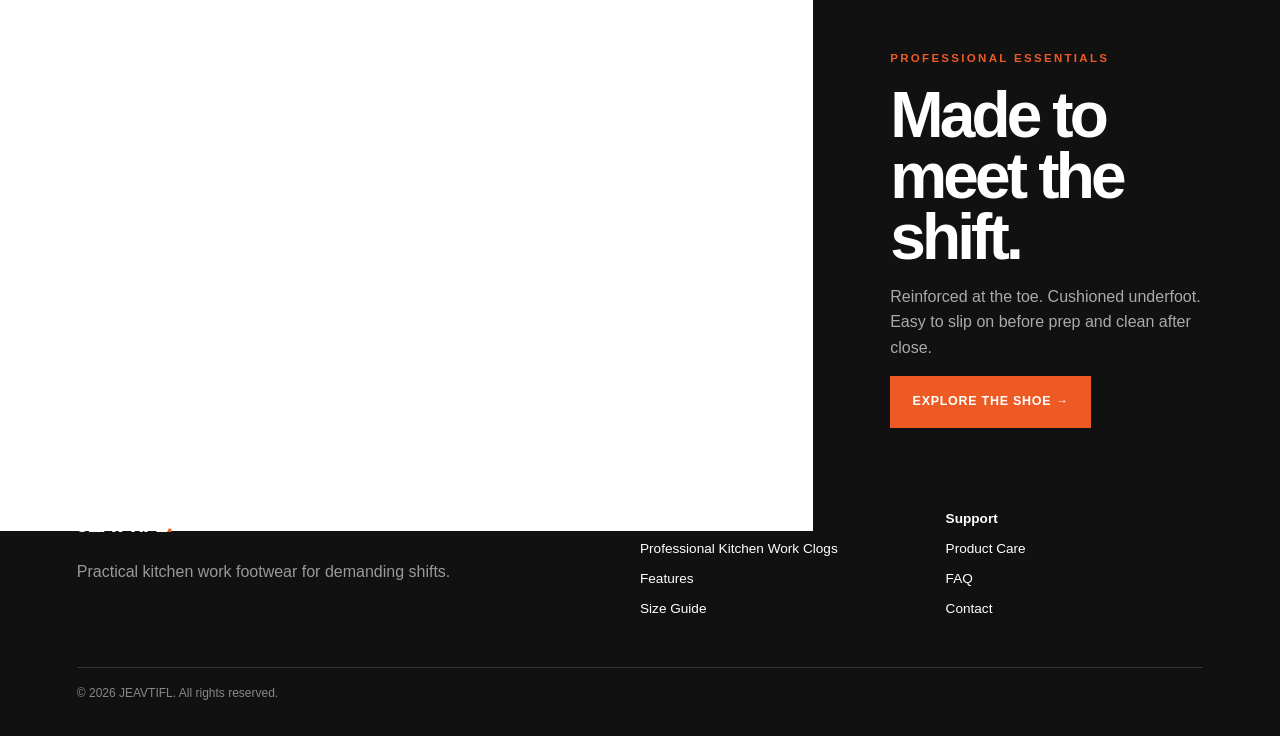
==== commit 86244dff: "Replace placeholder image references" ====
--- a/index.html
+++ b/index.html
@@ -1 +1 @@
-<!doctype html><html lang="en-US"><head><meta charset="utf-8"><meta name="viewport" content="width=device-width,initial-scale=1"><title>JEAVTIFL Kitchen Work Clogs | Built for the Long Shift</title><meta name="description" content="Discover JEAVTIFL professional kitchen work clogs with a slip-resistant outsole, water-resistant upper, wide toe box, and cushioned support."><link rel="canonical" href="https://jeavtifl.github.io/jeavtifl-website/"><meta property="og:type" content="website"><meta property="og:title" content="JEAVTIFL Kitchen Work Clogs | Built for the Long Shift"><meta property="og:description" content="Discover JEAVTIFL professional kitchen work clogs with a slip-resistant outsole, water-resistant upper, wide toe box, and cushioned support."><meta property="og:url" content="https://jeavtifl.github.io/jeavtifl-website/"><meta property="og:image" content="https://jeavtifl.github.io/jeavtifl-website/assets/images/product-image-placeholder.svg"><link rel="stylesheet" href="styles.css"><script type="application/ld+json">{"@context":"https://schema.org","@type":"Organization","name":"JEAVTIFL","url":"https://jeavtifl.github.io/jeavtifl-website/"}</script></head><body><a class="skip" href="#main">Skip to main content</a><header class="site-header"><a class="logo" href="index.html" aria-label="JEAVTIFL home">JEAVTIFL<i>.</i></a><nav class="nav" aria-label="Main navigation"><a href="index.html" aria-current="page">Home</a><a href="product.html">The Shoe</a><a href="features.html">Features</a><a href="size-guide.html">Size Guide</a><a href="about.html">Our Story</a><a href="support.html">Support</a></nav><button class="menu-toggle" aria-expanded="false" aria-label="Toggle navigation">☰</button></header><main id="main"><section class="hero"><div class="hero-copy reveal"><span class="kicker">Professional kitchen footwear</span><h1>Built for<br>the long shift.</h1><p>Slip-resistant, water-resistant work clogs designed for chefs, restaurant crews, and professionals who stay on their feet.</p><div class="actions"><a class="amazon" href="https://www.amazon.com/dp/REPLACE-WITH-ASIN">Shop on Amazon ↗</a><a class="button-outline" href="#performance">Explore features</a></div></div><div class="hero-media"><img src="assets/images/product-image-placeholder.svg" alt="Black JEAVTIFL kitchen work clogs showing the treaded outsole" width="919" height="675" fetchpriority="high"></div></section><div class="benefit-strip" aria-label="Key benefits"><span>Slip-resistant outsole</span><span>Water-resistant upper</span><span>Cushioned support</span><span>Easy to clean</span></div><section class="section white" id="performance"><div class="heading reveal"><span class="kicker">One shoe. Ready for work.</span><h2>Purposeful from toe to tread.</h2><p>Every detail supports practical daily wear in kitchens, restaurants, food production, hospitality, and other jobs spent standing and walking.</p></div><div class="features"><article class="feature"><b>01</b><h3>Confident footing</h3><p>A slip-resistant outsole supports traction in wet work environments.</p></article><article class="feature"><b>02</b><h3>Wipe-clean upper</h3><p>The water-resistant upper is made for straightforward end-of-shift care.</p></article><article class="feature"><b>03</b><h3>Room to move</h3><p>A wide toe box and lightweight slip-on shape prioritize practical comfort.</p></article><article class="feature"><b>04</b><h3>Cushioned support</h3><p>A soft insole and thick supportive sole suit long periods on your feet.</p></article></div></section><section class="image-feature"><img src="assets/images/product-image-placeholder.svg" alt="JEAVTIFL clog feature diagram showing cushioned insole, reinforced toe, thick sole, and tread" width="970" height="600" loading="lazy"><div><span class="kicker">Professional essentials</span><h2>Made to meet the shift.</h2><p>Reinforced at the toe. Cushioned underfoot. Easy to slip on before prep and clean after close.</p><a class="amazon" href="product.html">Explore the shoe →</a></div></section></main><footer class="footer"><div class="footer-inner"><div><a class="logo" href="index.html">JEAVTIFL<i>.</i></a><p>Practical kitchen work footwear for demanding shifts.</p></div><nav aria-label="Product links"><strong>The shoe</strong><a href="product.html">Professional Kitchen Work Clogs</a><a href="features.html">Features</a><a href="size-guide.html">Size Guide</a></nav><nav aria-label="Help links"><strong>Support</strong><a href="support.html#care">Product Care</a><a href="support.html#faq">FAQ</a><a href="support.html#contact">Contact</a></nav></div><div class="copyright">© 2026 JEAVTIFL. All rights reserved.</div></footer><script src="script.js"></script></body></html>+<!doctype html><html lang="en-US"><head><meta charset="utf-8"><meta name="viewport" content="width=device-width,initial-scale=1"><title>JEAVTIFL Kitchen Work Clogs | Built for the Long Shift</title><meta name="description" content="Discover JEAVTIFL professional kitchen work clogs with a slip-resistant outsole, water-resistant upper, wide toe box, and cushioned support."><link rel="canonical" href="https://jeavtifl.github.io/jeavtifl-website/"><meta property="og:type" content="website"><meta property="og:title" content="JEAVTIFL Kitchen Work Clogs | Built for the Long Shift"><meta property="og:description" content="Discover JEAVTIFL professional kitchen work clogs with a slip-resistant outsole, water-resistant upper, wide toe box, and cushioned support."><meta property="og:url" content="https://jeavtifl.github.io/jeavtifl-website/"><meta property="og:image" content="assets/images/black-main.jpg"><link rel="stylesheet" href="styles.css"><script type="application/ld+json">{"@context":"https://schema.org","@type":"Organization","name":"JEAVTIFL","url":"https://jeavtifl.github.io/jeavtifl-website/"}</script></head><body><a class="skip" href="#main">Skip to main content</a><header class="site-header"><a class="logo" href="index.html" aria-label="JEAVTIFL home">JEAVTIFL<i>.</i></a><nav class="nav" aria-label="Main navigation"><a href="index.html" aria-current="page">Home</a><a href="product.html">The Shoe</a><a href="features.html">Features</a><a href="size-guide.html">Size Guide</a><a href="about.html">Our Story</a><a href="support.html">Support</a></nav><button class="menu-toggle" aria-expanded="false" aria-label="Toggle navigation">☰</button></header><main id="main"><section class="hero"><div class="hero-copy reveal"><span class="kicker">Professional kitchen footwear</span><h1>Built for<br>the long shift.</h1><p>Slip-resistant, water-resistant work clogs designed for chefs, restaurant crews, and professionals who stay on their feet.</p><div class="actions"><a class="amazon" href="https://www.amazon.com/dp/REPLACE-WITH-ASIN">Shop on Amazon ↗</a><a class="button-outline" href="#performance">Explore features</a></div></div><div class="hero-media"><img src="assets/images/black-main.jpg" alt="Black JEAVTIFL kitchen work clogs showing the treaded outsole" width="919" height="675" fetchpriority="high"></div></section><div class="benefit-strip" aria-label="Key benefits"><span>Slip-resistant outsole</span><span>Water-resistant upper</span><span>Cushioned support</span><span>Easy to clean</span></div><section class="section white" id="performance"><div class="heading reveal"><span class="kicker">One shoe. Ready for work.</span><h2>Purposeful from toe to tread.</h2><p>Every detail supports practical daily wear in kitchens, restaurants, food production, hospitality, and other jobs spent standing and walking.</p></div><div class="features"><article class="feature"><b>01</b><h3>Confident footing</h3><p>A slip-resistant outsole supports traction in wet work environments.</p></article><article class="feature"><b>02</b><h3>Wipe-clean upper</h3><p>The water-resistant upper is made for straightforward end-of-shift care.</p></article><article class="feature"><b>03</b><h3>Room to move</h3><p>A wide toe box and lightweight slip-on shape prioritize practical comfort.</p></article><article class="feature"><b>04</b><h3>Cushioned support</h3><p>A soft insole and thick supportive sole suit long periods on your feet.</p></article></div></section><section class="image-feature"><img src="assets/images/feature-support.jpg" alt="JEAVTIFL clog feature diagram showing cushioned insole, reinforced toe, thick sole, and tread" width="970" height="600" loading="lazy"><div><span class="kicker">Professional essentials</span><h2>Made to meet the shift.</h2><p>Reinforced at the toe. Cushioned underfoot. Easy to slip on before prep and clean after close.</p><a class="amazon" href="product.html">Explore the shoe →</a></div></section></main><footer class="footer"><div class="footer-inner"><div><a class="logo" href="index.html">JEAVTIFL<i>.</i></a><p>Practical kitchen work footwear for demanding shifts.</p></div><nav aria-label="Product links"><strong>The shoe</strong><a href="product.html">Professional Kitchen Work Clogs</a><a href="features.html">Features</a><a href="size-guide.html">Size Guide</a></nav><nav aria-label="Help links"><strong>Support</strong><a href="support.html#care">Product Care</a><a href="support.html#faq">FAQ</a><a href="support.html#contact">Contact</a></nav></div><div class="copyright">© 2026 JEAVTIFL. All rights reserved.</div></footer><script src="script.js"></script></body></html>
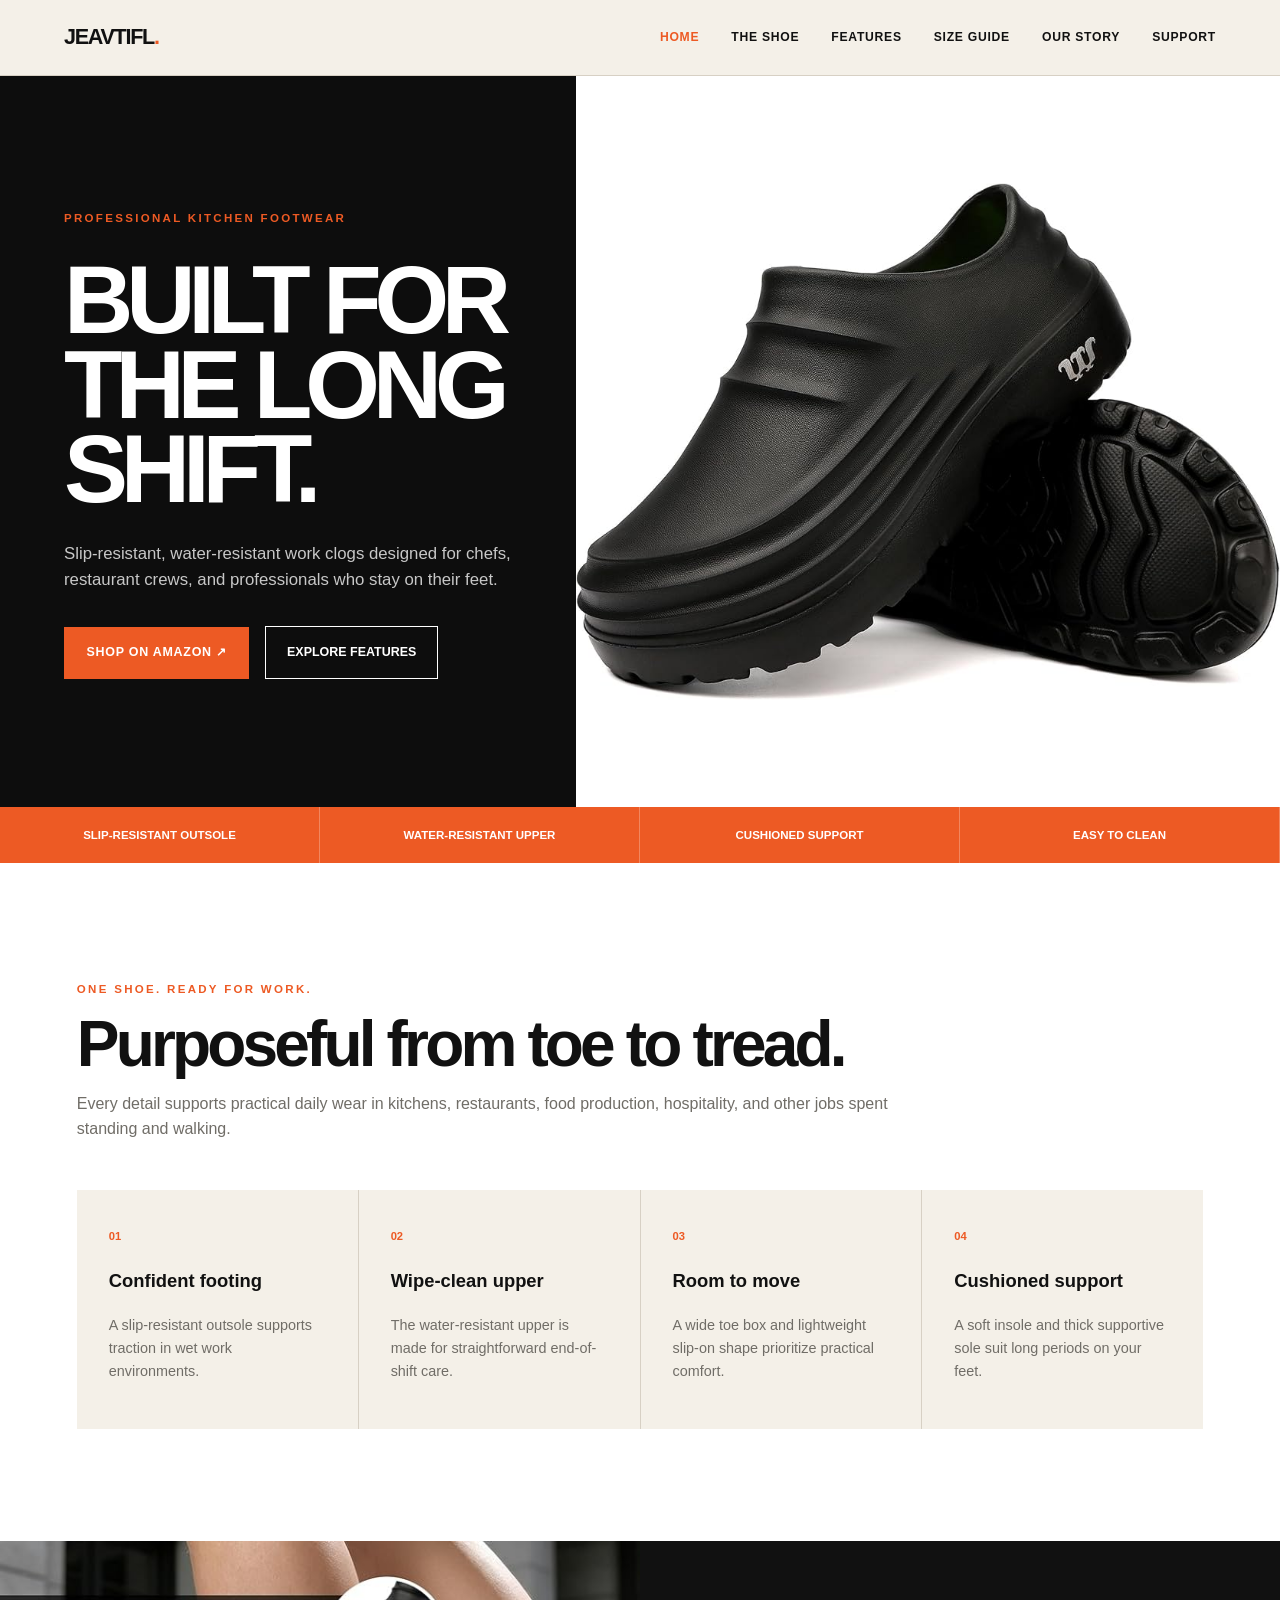
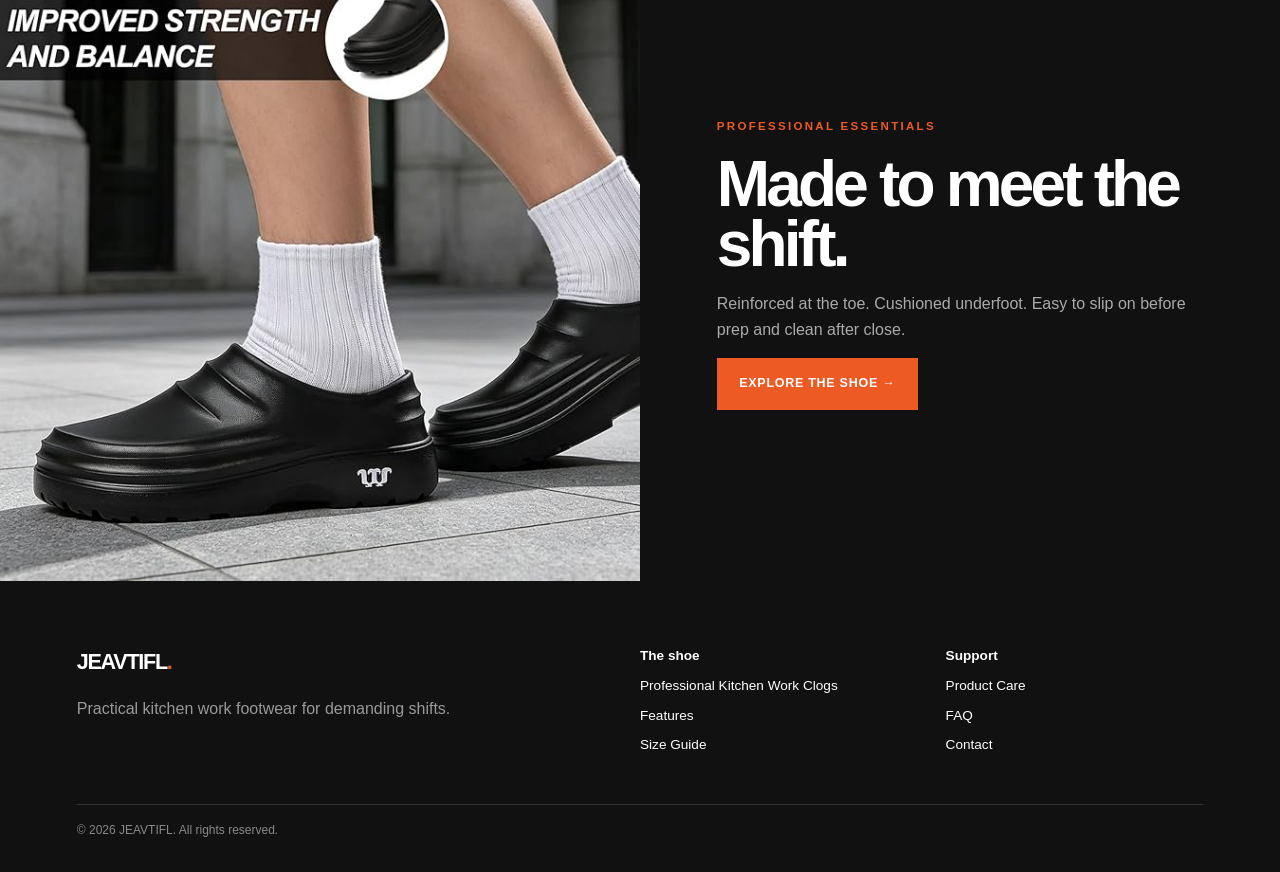
==== commit 90f15037: "Connect Amazon purchase links" ====
--- a/index.html
+++ b/index.html
@@ -1 +1 @@
-<!doctype html><html lang="en-US"><head><meta charset="utf-8"><meta name="viewport" content="width=device-width,initial-scale=1"><title>JEAVTIFL Kitchen Work Clogs | Built for the Long Shift</title><meta name="description" content="Discover JEAVTIFL professional kitchen work clogs with a slip-resistant outsole, water-resistant upper, wide toe box, and cushioned support."><link rel="canonical" href="https://jeavtifl.github.io/jeavtifl-website/"><meta property="og:type" content="website"><meta property="og:title" content="JEAVTIFL Kitchen Work Clogs | Built for the Long Shift"><meta property="og:description" content="Discover JEAVTIFL professional kitchen work clogs with a slip-resistant outsole, water-resistant upper, wide toe box, and cushioned support."><meta property="og:url" content="https://jeavtifl.github.io/jeavtifl-website/"><meta property="og:image" content="assets/images/black-main.jpg"><link rel="stylesheet" href="styles.css"><script type="application/ld+json">{"@context":"https://schema.org","@type":"Organization","name":"JEAVTIFL","url":"https://jeavtifl.github.io/jeavtifl-website/"}</script></head><body><a class="skip" href="#main">Skip to main content</a><header class="site-header"><a class="logo" href="index.html" aria-label="JEAVTIFL home">JEAVTIFL<i>.</i></a><nav class="nav" aria-label="Main navigation"><a href="index.html" aria-current="page">Home</a><a href="product.html">The Shoe</a><a href="features.html">Features</a><a href="size-guide.html">Size Guide</a><a href="about.html">Our Story</a><a href="support.html">Support</a></nav><button class="menu-toggle" aria-expanded="false" aria-label="Toggle navigation">☰</button></header><main id="main"><section class="hero"><div class="hero-copy reveal"><span class="kicker">Professional kitchen footwear</span><h1>Built for<br>the long shift.</h1><p>Slip-resistant, water-resistant work clogs designed for chefs, restaurant crews, and professionals who stay on their feet.</p><div class="actions"><a class="amazon" href="https://www.amazon.com/dp/REPLACE-WITH-ASIN">Shop on Amazon ↗</a><a class="button-outline" href="#performance">Explore features</a></div></div><div class="hero-media"><img src="assets/images/black-main.jpg" alt="Black JEAVTIFL kitchen work clogs showing the treaded outsole" width="919" height="675" fetchpriority="high"></div></section><div class="benefit-strip" aria-label="Key benefits"><span>Slip-resistant outsole</span><span>Water-resistant upper</span><span>Cushioned support</span><span>Easy to clean</span></div><section class="section white" id="performance"><div class="heading reveal"><span class="kicker">One shoe. Ready for work.</span><h2>Purposeful from toe to tread.</h2><p>Every detail supports practical daily wear in kitchens, restaurants, food production, hospitality, and other jobs spent standing and walking.</p></div><div class="features"><article class="feature"><b>01</b><h3>Confident footing</h3><p>A slip-resistant outsole supports traction in wet work environments.</p></article><article class="feature"><b>02</b><h3>Wipe-clean upper</h3><p>The water-resistant upper is made for straightforward end-of-shift care.</p></article><article class="feature"><b>03</b><h3>Room to move</h3><p>A wide toe box and lightweight slip-on shape prioritize practical comfort.</p></article><article class="feature"><b>04</b><h3>Cushioned support</h3><p>A soft insole and thick supportive sole suit long periods on your feet.</p></article></div></section><section class="image-feature"><img src="assets/images/feature-support.jpg" alt="JEAVTIFL clog feature diagram showing cushioned insole, reinforced toe, thick sole, and tread" width="970" height="600" loading="lazy"><div><span class="kicker">Professional essentials</span><h2>Made to meet the shift.</h2><p>Reinforced at the toe. Cushioned underfoot. Easy to slip on before prep and clean after close.</p><a class="amazon" href="product.html">Explore the shoe →</a></div></section></main><footer class="footer"><div class="footer-inner"><div><a class="logo" href="index.html">JEAVTIFL<i>.</i></a><p>Practical kitchen work footwear for demanding shifts.</p></div><nav aria-label="Product links"><strong>The shoe</strong><a href="product.html">Professional Kitchen Work Clogs</a><a href="features.html">Features</a><a href="size-guide.html">Size Guide</a></nav><nav aria-label="Help links"><strong>Support</strong><a href="support.html#care">Product Care</a><a href="support.html#faq">FAQ</a><a href="support.html#contact">Contact</a></nav></div><div class="copyright">© 2026 JEAVTIFL. All rights reserved.</div></footer><script src="script.js"></script></body></html>+<!doctype html><html lang="en-US"><head><meta charset="utf-8"><meta name="viewport" content="width=device-width,initial-scale=1"><title>JEAVTIFL Kitchen Work Clogs | Built for the Long Shift</title><meta name="description" content="Discover JEAVTIFL professional kitchen work clogs with a slip-resistant outsole, water-resistant upper, wide toe box, and cushioned support."><link rel="canonical" href="https://jeavtifl.github.io/jeavtifl-website/"><meta property="og:type" content="website"><meta property="og:title" content="JEAVTIFL Kitchen Work Clogs | Built for the Long Shift"><meta property="og:description" content="Discover JEAVTIFL professional kitchen work clogs with a slip-resistant outsole, water-resistant upper, wide toe box, and cushioned support."><meta property="og:url" content="https://jeavtifl.github.io/jeavtifl-website/"><meta property="og:image" content="assets/images/black-main.jpg"><link rel="stylesheet" href="styles.css"><script type="application/ld+json">{"@context":"https://schema.org","@type":"Organization","name":"JEAVTIFL","url":"https://jeavtifl.github.io/jeavtifl-website/"}</script></head><body><a class="skip" href="#main">Skip to main content</a><header class="site-header"><a class="logo" href="index.html" aria-label="JEAVTIFL home">JEAVTIFL<i>.</i></a><nav class="nav" aria-label="Main navigation"><a href="index.html" aria-current="page">Home</a><a href="product.html">The Shoe</a><a href="features.html">Features</a><a href="size-guide.html">Size Guide</a><a href="about.html">Our Story</a><a href="support.html">Support</a></nav><button class="menu-toggle" aria-expanded="false" aria-label="Toggle navigation">☰</button></header><main id="main"><section class="hero"><div class="hero-copy reveal"><span class="kicker">Professional kitchen footwear</span><h1>Built for<br>the long shift.</h1><p>Slip-resistant, water-resistant work clogs designed for chefs, restaurant crews, and professionals who stay on their feet.</p><div class="actions"><a class="amazon" href="https://www.amazon.com/dp/B0GWJWTB6R" target="_blank" rel="noopener noreferrer">Shop on Amazon ↗</a><a class="button-outline" href="#performance">Explore features</a></div></div><div class="hero-media"><img src="assets/images/black-main.jpg" alt="Black JEAVTIFL kitchen work clogs showing the treaded outsole" width="919" height="675" fetchpriority="high"></div></section><div class="benefit-strip" aria-label="Key benefits"><span>Slip-resistant outsole</span><span>Water-resistant upper</span><span>Cushioned support</span><span>Easy to clean</span></div><section class="section white" id="performance"><div class="heading reveal"><span class="kicker">One shoe. Ready for work.</span><h2>Purposeful from toe to tread.</h2><p>Every detail supports practical daily wear in kitchens, restaurants, food production, hospitality, and other jobs spent standing and walking.</p></div><div class="features"><article class="feature"><b>01</b><h3>Confident footing</h3><p>A slip-resistant outsole supports traction in wet work environments.</p></article><article class="feature"><b>02</b><h3>Wipe-clean upper</h3><p>The water-resistant upper is made for straightforward end-of-shift care.</p></article><article class="feature"><b>03</b><h3>Room to move</h3><p>A wide toe box and lightweight slip-on shape prioritize practical comfort.</p></article><article class="feature"><b>04</b><h3>Cushioned support</h3><p>A soft insole and thick supportive sole suit long periods on your feet.</p></article></div></section><section class="image-feature"><img src="assets/images/feature-support.jpg" alt="JEAVTIFL clog feature diagram showing cushioned insole, reinforced toe, thick sole, and tread" width="970" height="600" loading="lazy"><div><span class="kicker">Professional essentials</span><h2>Made to meet the shift.</h2><p>Reinforced at the toe. Cushioned underfoot. Easy to slip on before prep and clean after close.</p><a class="amazon" href="product.html">Explore the shoe →</a></div></section></main><footer class="footer"><div class="footer-inner"><div><a class="logo" href="index.html">JEAVTIFL<i>.</i></a><p>Practical kitchen work footwear for demanding shifts.</p></div><nav aria-label="Product links"><strong>The shoe</strong><a href="product.html">Professional Kitchen Work Clogs</a><a href="features.html">Features</a><a href="size-guide.html">Size Guide</a></nav><nav aria-label="Help links"><strong>Support</strong><a href="support.html#care">Product Care</a><a href="support.html#faq">FAQ</a><a href="support.html#contact">Contact</a></nav></div><div class="copyright">© 2026 JEAVTIFL. All rights reserved.</div></footer><script src="script.js"></script></body></html>
